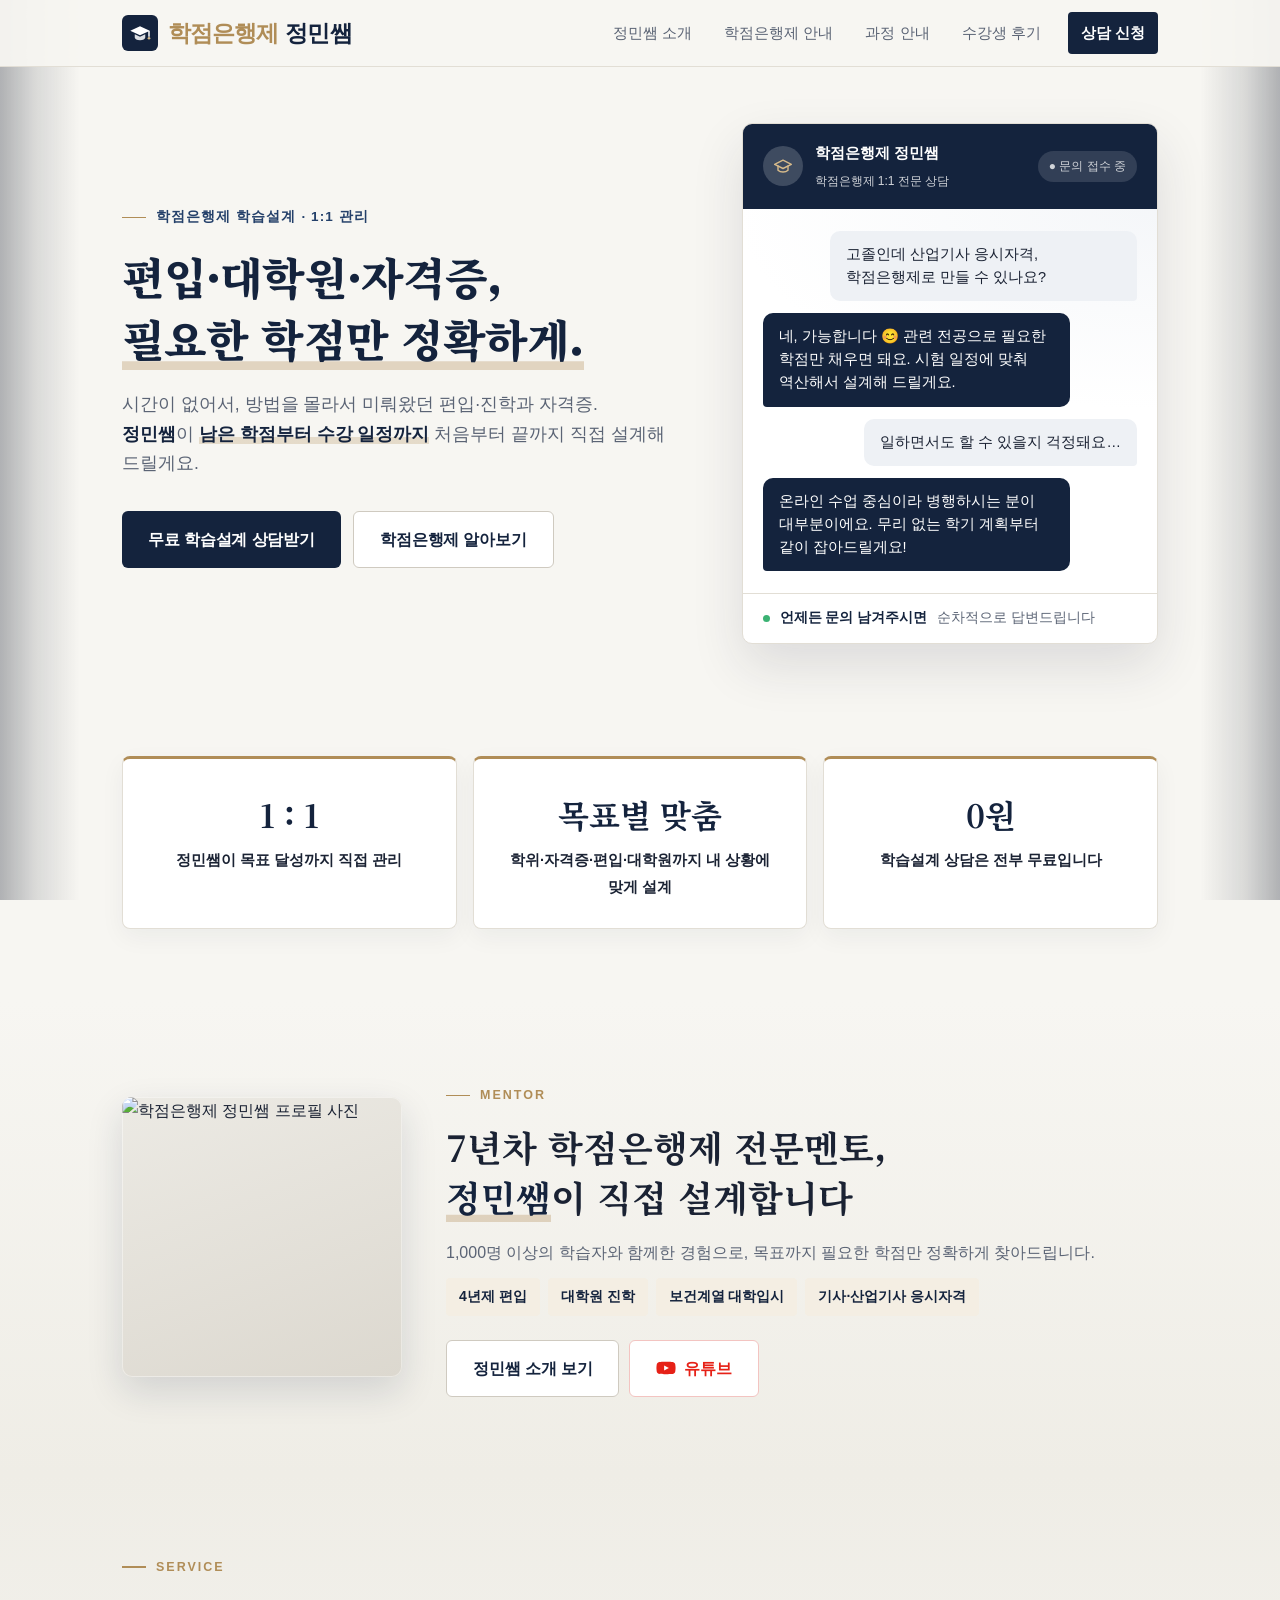
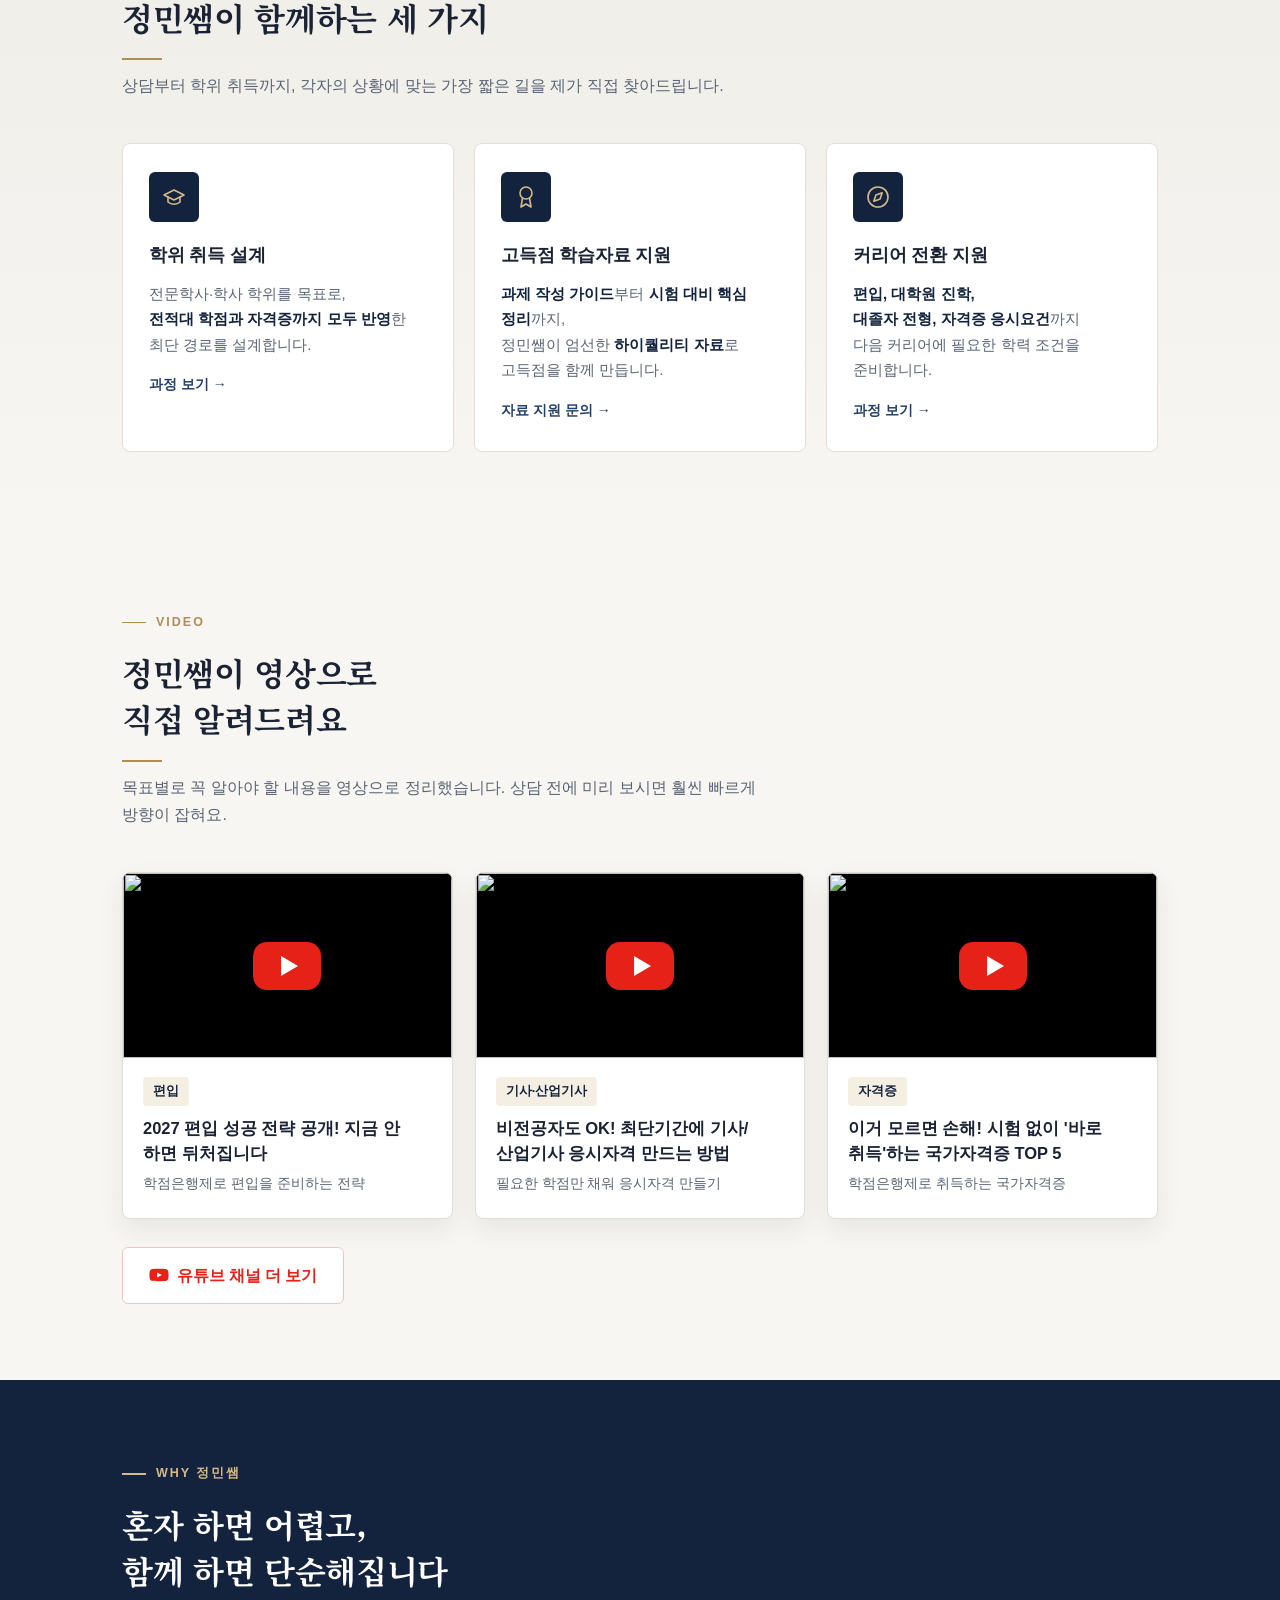
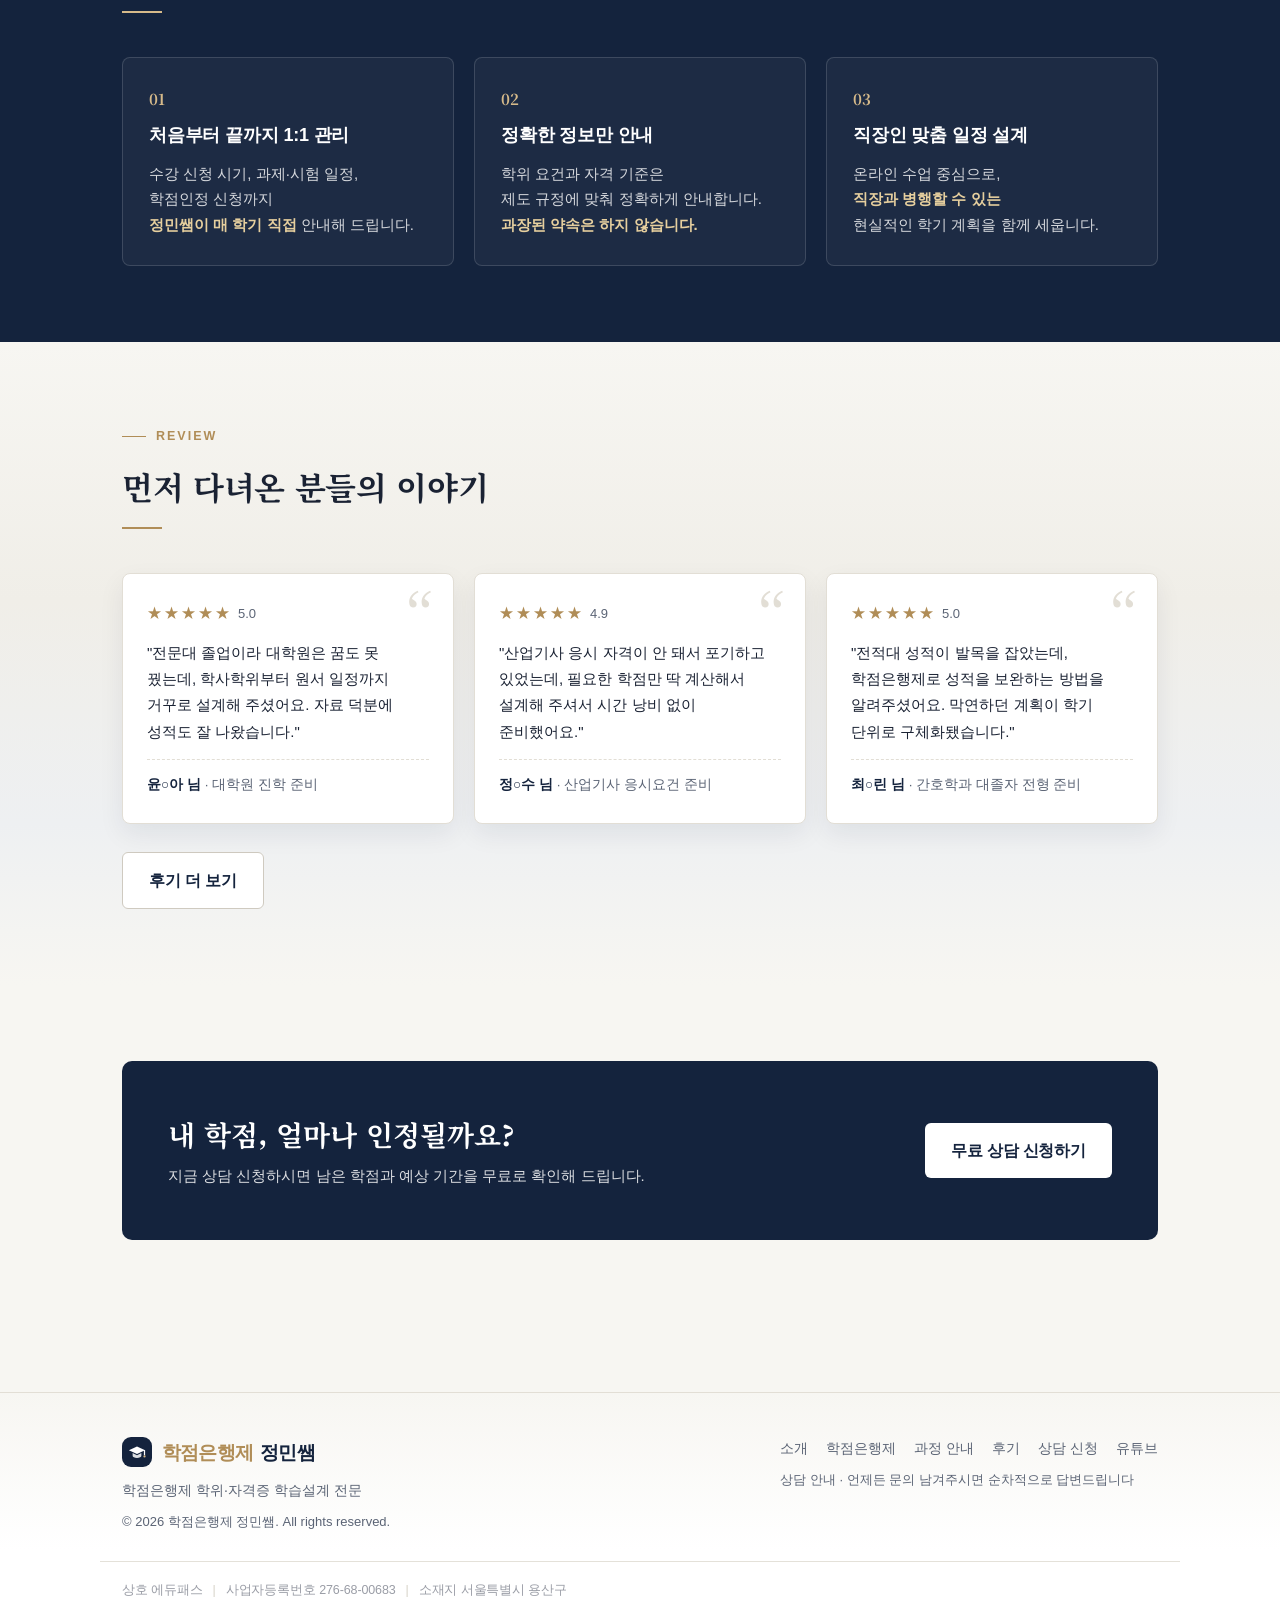
==== index.html @ d99943f5 "네이비·골드 리디자인: 보라 계열 제거, 제목 본명조, 장식 정리 - 팔레트 네이비 #14233D + 골드 #B08D57 + 아이보리 배경 - 제목 Noto Serif KR(본명조" ====
<!DOCTYPE html>
<html lang="ko">
<head>
<!-- Google Analytics (GA4) -->
<script async src="https://www.googletagmanager.com/gtag/js?id=G-W4PQZLHS39"></script>
<script>window.dataLayer=window.dataLayer||[];function gtag(){dataLayer.push(arguments);}gtag('js',new Date());gtag('config','G-W4PQZLHS39');</script>
<meta charset="UTF-8">
<meta name="naver-site-verification" content="7c8cc1ca70add16aec22858b3f0cff950c904cd5" />
<meta name="viewport" content="width=device-width, initial-scale=1.0">
<title>학점은행제 정민쌤 | 편입·대학원·자격증 학습설계</title>
<meta name="description" content="일과 학업을 병행하는 분들을 위한 학점은행제 학습설계. 학위 취득, 자격증 응시자격, 편입·대학원 진학까지 1:1로 함께합니다.">
<meta property="og:type" content="website">
<meta property="og:site_name" content="학점은행제 정민쌤">
<meta property="og:title" content="학점은행제 정민쌤 | 편입·대학원·자격증 학습설계">
<meta property="og:description" content="일과 학업을 병행하는 분들을 위한 학점은행제 학습설계. 학위 취득, 자격증 응시자격, 편입·대학원 진학까지 1:1로 함께합니다.">
<link rel="canonical" href="https://xn--lg3by4kesd0xa0a5b863pbla.com/">
<meta property="og:url" content="https://xn--lg3by4kesd0xa0a5b863pbla.com/">
<meta property="og:image" content="https://xn--lg3by4kesd0xa0a5b863pbla.com/og-image.png">
<meta property="og:image:width" content="1200">
<meta property="og:image:height" content="630">
<meta name="twitter:card" content="summary_large_image">
<link rel="icon" href="favicon.svg" type="image/svg+xml">
<link rel="icon" href="favicon-32.png" sizes="32x32" type="image/png">
<link rel="apple-touch-icon" href="apple-touch-icon.png">
<link rel="stylesheet" href="style.css?v=20">
</head>
<body>

<header class="site-header">
  <div class="container header-inner">
    <a class="logo" href="index.html"><span class="logo-mark" aria-hidden="true"><svg viewBox="0 0 32 32"><path d="M16 7 3 13l13 6 11-5.1V21h2v-8z" fill="#fff"/><path d="M9 17.6V22c0 2 3.1 3.6 7 3.6s7-1.6 7-3.6v-4.4L16 21z" fill="#fff" opacity=".85"/><circle cx="28" cy="23" r="1.8" fill="#D6BA8A"/></svg></span><small>학점은행제</small><b>정민쌤</b></a>
    <button class="menu-btn" aria-label="메뉴 열기">☰</button>
    <nav class="gnb">
      <a href="about.html">정민쌤 소개</a>
      <a href="hakjeom.html">학점은행제 안내</a>
      <a href="courses.html">과정 안내</a>
      <a href="reviews.html">수강생 후기</a>
      <a href="contact.html" class="cta">상담 신청</a>
    </nav>
  </div>
</header>

<section class="hero">
  <div class="container hero-grid">
    <div>
      <span class="chip">학점은행제 학습설계 · 1:1 관리</span>
      <h1>편입·대학원·자격증,<br><em>필요한 학점만 정확하게.</em></h1>
      <p class="lead">시간이 없어서, 방법을 몰라서 미뤄왔던 편입·진학과 자격증.<br><b>정민쌤</b>이 <span class="hl">남은 학점부터 수강 일정까지</span> 처음부터 끝까지 직접 설계해 드릴게요.</p>
      <div class="hero-actions">
        <a href="contact.html" class="btn btn-primary">무료 학습설계 상담받기</a>
        <a href="hakjeom.html" class="btn btn-ghost">학점은행제 알아보기</a>
      </div>
    </div>
    <div class="chat-card">
      <div class="chat-head">
        <div class="avatar"><svg viewBox="0 0 24 24" aria-hidden="true"><path d="M22 10 12 5 2 10l10 5 10-5z"/><path d="M6 12v5c3 3 9 3 12 0v-5"/></svg></div>
        <div><b>학점은행제 정민쌤</b><span>학점은행제 1:1 전문 상담</span></div>
        <span class="online">● 문의 접수 중</span>
      </div>
      <div class="chat-body">
        <div class="bubble user">고졸인데 산업기사 응시자격, 학점은행제로 만들 수 있나요?</div>
        <div class="bubble planner">네, 가능합니다 😊 관련 전공으로 필요한 학점만 채우면 돼요. 시험 일정에 맞춰 역산해서 설계해 드릴게요.</div>
        <div class="bubble user">일하면서도 할 수 있을지 걱정돼요…</div>
        <div class="bubble planner">온라인 수업 중심이라 병행하시는 분이 대부분이에요. 무리 없는 학기 계획부터 같이 잡아드릴게요!</div>
      </div>
      <div class="chat-foot"><span class="dot"></span><b style="color:var(--violet-deep)">언제든 문의 남겨주시면</b> 순차적으로 답변드립니다</div>
    </div>
    <div class="stats" style="grid-column:1/-1">
      <div class="stat"><b>1 : 1</b><span>정민쌤이 목표 달성까지 직접 관리</span></div>
      <div class="stat"><b>목표별 맞춤</b><span>학위·자격증·편입·대학원까지 내 상황에 맞게 설계</span></div>
      <div class="stat"><b>0원</b><span>학습설계 상담은 전부 무료입니다</span></div>
    </div>
  </div>
</section>

<section class="section mentor-mini band-soft">
  <div class="container">
    <div class="profile profile-compact">
      <div class="profile-photo"><picture><source srcset="img/profile.webp" type="image/webp"><img src="img/profile.jpg" alt="학점은행제 정민쌤 프로필 사진" width="720" height="720" loading="lazy"></picture></div>
      <div class="profile-body">
        <span class="chip">MENTOR</span>
        <h2>7년차 학점은행제 전문멘토,<br><em>정민쌤</em>이 직접 설계합니다</h2>
        <p>1,000명 이상의 학습자와 함께한 경험으로, 목표까지 필요한 학점만 정확하게 찾아드립니다.</p>
        <div class="profile-tags"><span>4년제 편입</span><span>대학원 진학</span><span>보건계열 대학입시</span><span>기사·산업기사 응시자격</span></div>
        <div class="profile-actions">
          <a href="about.html" class="btn btn-ghost">정민쌤 소개 보기</a>
          <a href="https://www.youtube.com/@%ED%95%99%EC%A0%90%EC%9D%80%ED%96%89%EC%A0%95%EB%AF%BC%EC%8C%A4" class="btn btn-yt" target="_blank" rel="noopener"><svg viewBox="0 0 24 24" aria-hidden="true"><path fill="currentColor" d="M23 7.2a3 3 0 0 0-2.1-2.1C19 4.6 12 4.6 12 4.6s-7 0-8.9.5A3 3 0 0 0 1 7.2 31 31 0 0 0 .5 12 31 31 0 0 0 1 16.8a3 3 0 0 0 2.1 2.1c1.9.5 8.9.5 8.9.5s7 0 8.9-.5a3 3 0 0 0 2.1-2.1 31 31 0 0 0 .5-4.8 31 31 0 0 0-.5-4.8zM9.75 15.02V8.98L15.5 12z"/></svg> 유튜브</a>
        </div>
      </div>
    </div>
  </div>
</section>

<section class="section service-sec">
  <div class="container">
    <div class="section-head">
      <span class="chip">SERVICE</span>
      <h2>정민쌤이 함께하는 세 가지</h2>
      <p>상담부터 학위 취득까지, 각자의 상황에 맞는 가장 짧은 길을 제가 직접 찾아드립니다.</p>
    </div>
    <div class="grid-3">
      <div class="card">
        <div class="icon"><svg viewBox="0 0 24 24" aria-hidden="true"><path d="M22 10 12 5 2 10l10 5 10-5z"/><path d="M6 12v5c3 3 9 3 12 0v-5"/></svg></div>
        <h3>학위 취득 설계</h3>
        <p>전문학사·학사 학위를 목표로,<br><b>전적대 학점과 자격증까지 모두 반영</b>한<br>최단 경로를 설계합니다.</p>
        <a class="more" href="courses.html">과정 보기 →</a>
      </div>
      <div class="card">
        <div class="icon"><svg viewBox="0 0 24 24" aria-hidden="true"><circle cx="12" cy="8" r="6"/><path d="M15.5 13 17 22l-5-3-5 3 1.5-9"/></svg></div>
        <h3>고득점 학습자료 지원</h3>
        <p><b>과제 작성 가이드</b>부터 <b>시험 대비 핵심 정리</b>까지,<br>정민쌤이 엄선한 <b>하이퀄리티 자료</b>로<br>고득점을 함께 만듭니다.</p>
        <a class="more" href="contact.html">자료 지원 문의 →</a>
      </div>
      <div class="card">
        <div class="icon"><svg viewBox="0 0 24 24" aria-hidden="true"><circle cx="12" cy="12" r="10"/><path d="m16.2 7.8-2.1 6.3-6.3 2.1 2.1-6.3z"/></svg></div>
        <h3>커리어 전환 지원</h3>
        <p><b>편입, 대학원 진학,</b><br><b>대졸자 전형, 자격증 응시요건</b>까지<br>다음 커리어에 필요한 학력 조건을 준비합니다.</p>
        <a class="more" href="courses.html">과정 보기 →</a>
      </div>
    </div>
  </div>
</section>

<section class="section video-sec ">
  <div class="container">
    <div class="section-head">
      <span class="chip">VIDEO</span>
      <h2>정민쌤이 영상으로<br>직접 알려드려요</h2>
      <p>목표별로 꼭 알아야 할 내용을 영상으로 정리했습니다. 상담 전에 미리 보시면 훨씬 빠르게 방향이 잡혀요.</p>
    </div>
    <div class="video-grid">
      <div class="video-card">
        <button type="button" class="yt-lite" data-id="HngKDcABtgk" aria-label="영상 재생: 2027 편입 성공 전략 공개! 지금 안 하면 뒤처집니다"><img src="https://i.ytimg.com/vi/HngKDcABtgk/maxresdefault.jpg" alt="" loading="lazy" width="1280" height="720"><span class="yt-play" aria-hidden="true"></span></button>
        <div class="video-meta"><span class="video-tag">편입</span><h3>2027 편입 성공 전략 공개! 지금 안 하면 뒤처집니다</h3><p>학점은행제로 편입을 준비하는 전략</p></div>
      </div>
      <div class="video-card">
        <button type="button" class="yt-lite" data-id="hidbJuIBbm8" aria-label="영상 재생: 비전공자도 OK! 최단기간에 기사/산업기사 응시자격 만드는 방법"><img src="https://i.ytimg.com/vi/hidbJuIBbm8/maxresdefault.jpg" alt="" loading="lazy" width="1280" height="720"><span class="yt-play" aria-hidden="true"></span></button>
        <div class="video-meta"><span class="video-tag">기사·산업기사</span><h3>비전공자도 OK! 최단기간에 기사/산업기사 응시자격 만드는 방법</h3><p>필요한 학점만 채워 응시자격 만들기</p></div>
      </div>
      <div class="video-card">
        <button type="button" class="yt-lite" data-id="t68PIwILsS4" aria-label="영상 재생: 이거 모르면 손해! 시험 없이 '바로 취득'하는 국가자격증 TOP 5"><img src="https://i.ytimg.com/vi/t68PIwILsS4/maxresdefault.jpg" alt="" loading="lazy" width="1280" height="720"><span class="yt-play" aria-hidden="true"></span></button>
        <div class="video-meta"><span class="video-tag">자격증</span><h3>이거 모르면 손해! 시험 없이 '바로 취득'하는 국가자격증 TOP 5</h3><p>학점은행제로 취득하는 국가자격증</p></div>
      </div>
    </div>
    <div class="video-more"><a href="https://www.youtube.com/@%ED%95%99%EC%A0%90%EC%9D%80%ED%96%89%EC%A0%95%EB%AF%BC%EC%8C%A4" class="btn btn-yt" target="_blank" rel="noopener"><svg viewBox="0 0 24 24" aria-hidden="true"><path fill="currentColor" d="M23 7.2a3 3 0 0 0-2.1-2.1C19 4.6 12 4.6 12 4.6s-7 0-8.9.5A3 3 0 0 0 1 7.2 31 31 0 0 0 .5 12 31 31 0 0 0 1 16.8a3 3 0 0 0 2.1 2.1c1.9.5 8.9.5 8.9.5s7 0 8.9-.5a3 3 0 0 0 2.1-2.1 31 31 0 0 0 .5-4.8 31 31 0 0 0-.5-4.8zM9.75 15.02V8.98L15.5 12z"/></svg> 유튜브 채널 더 보기</a></div>
  </div>
</section>

<section class="section band-dark">
  <div class="container">
    <div class="section-head">
      <span class="chip">WHY 정민쌤</span>
      <h2>혼자 하면 어렵고,<br>함께 하면 단순해집니다</h2>
    </div>
    <div class="grid-3">
      <div class="card">
        <h3>처음부터 끝까지 1:1 관리</h3>
        <p>수강 신청 시기, 과제·시험 일정,<br>학점인정 신청까지<br><b>정민쌤이 매 학기 직접</b> 안내해 드립니다.</p>
      </div>
      <div class="card">
        <h3>정확한 정보만 안내</h3>
        <p>학위 요건과 자격 기준은<br>제도 규정에 맞춰 정확하게 안내합니다.<br><b>과장된 약속은 하지 않습니다.</b></p>
      </div>
      <div class="card">
        <h3>직장인 맞춤 일정 설계</h3>
        <p>온라인 수업 중심으로,<br><b>직장과 병행할 수 있는</b><br>현실적인 학기 계획을 함께 세웁니다.</p>
      </div>
    </div>
  </div>
</section>

<section class="section band-review">
  <div class="container">
    <div class="section-head">
      <span class="chip">REVIEW</span>
      <h2>먼저 다녀온 분들의 이야기</h2>
    </div>
    <div class="review-grid">
      <div class="review" data-chat="yoon">
        <div class="stars">★★★★★<span>5.0</span></div>
        <blockquote>"전문대 졸업이라 대학원은 꿈도 못 꿨는데, 학사학위부터 원서 일정까지 거꾸로 설계해 주셨어요. 자료 덕분에 성적도 잘 나왔습니다."</blockquote>
        <div class="who"><b>윤○아 님</b> · 대학원 진학 준비</div>
      </div>
      <div class="review" data-chat="jung">
        <div class="stars">★★★★★<span>4.9</span></div>
        <blockquote>"산업기사 응시 자격이 안 돼서 포기하고 있었는데, 필요한 학점만 딱 계산해서 설계해 주셔서 시간 낭비 없이 준비했어요."</blockquote>
        <div class="who"><b>정○수 님</b> · 산업기사 응시요건 준비</div>
      </div>
      <div class="review" data-chat="choi">
        <div class="stars">★★★★★<span>5.0</span></div>
        <blockquote>"전적대 성적이 발목을 잡았는데, 학점은행제로 성적을 보완하는 방법을 알려주셨어요. 막연하던 계획이 학기 단위로 구체화됐습니다."</blockquote>
        <div class="who"><b>최○린 님</b> · 간호학과 대졸자 전형 준비</div>
      </div>
    </div>
    <div style="margin-top:28px">
      <a href="reviews.html" class="btn btn-ghost">후기 더 보기</a>
    </div>
  </div>
</section>

<section class="section">
  <div class="container">
    <div class="cta-band">
      <div>
        <h2>내 학점, 얼마나 인정될까요?</h2>
        <p>지금 상담 신청하시면 남은 학점과 예상 기간을 무료로 확인해 드립니다.</p>
      </div>
      <a href="contact.html" class="btn">무료 상담 신청하기</a>
    </div>
  </div>
</section>

<footer class="site-footer">
  <div class="container footer-inner">
    <div>
      <span class="logo"><span class="logo-mark" aria-hidden="true"><svg viewBox="0 0 32 32"><path d="M16 7 3 13l13 6 11-5.1V21h2v-8z" fill="#fff"/><path d="M9 17.6V22c0 2 3.1 3.6 7 3.6s7-1.6 7-3.6v-4.4L16 21z" fill="#fff" opacity=".85"/><circle cx="28" cy="23" r="1.8" fill="#D6BA8A"/></svg></span><small>학점은행제</small><b>정민쌤</b></span>
      <p>학점은행제 학위·자격증 학습설계 전문</p>
      <p class="copyright">© 2026 학점은행제 정민쌤. All rights reserved.</p>
    </div>
    <div>
      <div class="footer-links">
        <a href="about.html">소개</a>
        <a href="hakjeom.html">학점은행제</a>
        <a href="courses.html">과정 안내</a>
        <a href="reviews.html">후기</a>
        <a href="contact.html">상담 신청</a>
        <a class="footer-yt" href="https://www.youtube.com/@%ED%95%99%EC%A0%90%EC%9D%80%ED%96%89%EC%A0%95%EB%AF%BC%EC%8C%A4" target="_blank" rel="noopener">유튜브</a>
      </div>
      <p class="copyright">상담 안내 · 언제든 문의 남겨주시면 순차적으로 답변드립니다</p>
    </div>
  </div>
  <div class="container footer-biz">
    <span>상호 에듀패스</span><i aria-hidden="true">|</i><span>사업자등록번호 276-68-00683</span><i aria-hidden="true">|</i><span>소재지 서울특별시 용산구</span>
  </div>
</footer>

<script src="script.js?v=20"></script>
<script src="video.js?v=20"></script>
<script src="review-chats.js?v=20"></script>
</body>
</html>
---- style.css ----
/* ============================================
   학점은행제 정민쌤 공용 스타일
   팔레트(v3 네이비·골드): paper #F7F6F2 / ink #1A2233 / navy #14233D
           navy-mid #24406A / gold #B08D57 / line #E2DED5
   ※ 변수명 --violet* / --blue / --lilac 은 호환용으로 유지(값은 네이비 계열)
   서체: Noto Serif KR(제목) + Pretendard(본문)
   ============================================ */
@import url('https://cdn.jsdelivr.net/gh/orioncactus/pretendard@v1.3.9/dist/web/static/pretendard.min.css');
@import url('https://fonts.googleapis.com/css2?family=Noto+Serif+KR:wght@600;700;900&display=swap');

:root{
  --paper:#F7F6F2;
  --ink:#1A2233;
  --sub:#5B6475;
  --violet:#24406A;
  --violet-deep:#14233D;
  --blue:#2B4A75;
  --lilac:#EEF1F5;
  --line:#E2DED5;
  --gold:#B08D57;
  --gold-light:#D6BA8A;
  --gold-soft:#F4EEE3;
  --white:#FFFFFF;
  --kakao:#FEE500;
  --radius:8px;
  --display:'Noto Serif KR', serif;
  --body:'Pretendard', -apple-system, sans-serif;
}
*{margin:0;padding:0;box-sizing:border-box}
html{scroll-behavior:smooth}
body{font-family:var(--body);color:var(--ink);background:var(--paper);line-height:1.7;font-size:16px;word-break:keep-all;overflow-wrap:break-word}
img{max-width:100%;display:block}
a{color:inherit;text-decoration:none}
.container{max-width:1080px;margin:0 auto;padding:0 22px}

/* ---------- 헤더 ---------- */
.site-header{position:sticky;top:0;z-index:50;background:rgba(247,246,242,.94);backdrop-filter:blur(8px);border-bottom:1px solid var(--line)}
.header-inner{display:flex;align-items:center;justify-content:space-between;height:66px}
.logo{display:flex;align-items:center;gap:9px;font-family:var(--body);white-space:nowrap;line-height:1}
.logo{gap:7px}
.logo-mark{flex:none;width:36px;height:36px;border-radius:11px;background:var(--violet-deep);display:grid;place-items:center;margin-right:3px;box-shadow:0 4px 12px rgba(20,35,61,.28)}
.logo-mark svg{width:24px;height:24px}
.logo small,.logo b{font-size:23px;font-weight:900;letter-spacing:-.04em}
.logo small{color:var(--blue)}
.logo b{color:var(--violet-deep)}
.gnb{display:flex;gap:6px;align-items:center}
.gnb a{padding:8px 13px;border-radius:8px;font-size:15px;color:var(--sub);font-weight:500}
.gnb a:hover{background:var(--lilac);color:var(--violet-deep)}
.gnb a.active{color:var(--violet-deep);font-weight:700;background:var(--lilac)}
.gnb .cta{background:var(--violet);color:#fff;font-weight:700;margin-left:8px}
.gnb .cta:hover{background:var(--violet-deep);color:#fff}
.menu-btn{display:none;background:none;border:0;font-size:26px;color:var(--violet-deep);cursor:pointer}

/* ---------- 학점 칩(시그니처 요소) ---------- */
.chip{display:inline-flex;align-items:center;gap:8px;font-size:13px;font-weight:700;letter-spacing:.06em;color:var(--violet);background:var(--white);border:1px solid var(--line);border-radius:999px;padding:6px 14px;margin-bottom:18px}
.chip::before{content:"";width:8px;height:8px;border-radius:50%;background:var(--violet-deep)}

/* ---------- 히어로 ---------- */
.hero{padding:84px 0 72px;background:
  radial-gradient(680px 340px at 85% 0%, rgba(43,74,117,.08), transparent),
  radial-gradient(560px 300px at 0% 50%, rgba(20,35,61,.07), transparent)}
.hero-grid{display:grid;grid-template-columns:1.15fr .85fr;gap:56px;align-items:center}
.hero h1{font-family:var(--display);font-size:clamp(30px,4.4vw,44px);line-height:1.42;letter-spacing:-.01em;color:var(--ink)}
.hero h1 em{font-style:normal;color:var(--violet);border-bottom:6px solid rgba(20,35,61,.18)}
.hero p.lead{margin-top:20px;font-size:17.5px;color:var(--sub);max-width:34em}
.hero-actions{margin-top:32px;display:flex;gap:12px;flex-wrap:wrap}

.btn{display:inline-flex;align-items:center;justify-content:center;gap:8px;padding:14px 26px;border-radius:10px;font-weight:700;font-size:16px;border:0;cursor:pointer;transition:transform .15s ease, box-shadow .15s ease}
.btn:hover{transform:translateY(-2px)}
.btn-primary{background:var(--violet-deep);color:#fff;box-shadow:0 8px 22px rgba(20,35,61,.28)}
.btn-ghost{background:var(--white);color:var(--violet-deep);border:1.5px solid var(--line)}
.btn-kakao{background:var(--kakao);color:#3A1D1D}

/* 히어로 진도 카드 */
.progress-card{background:var(--white);border:1px solid var(--line);border-radius:var(--radius);padding:30px 28px;box-shadow:0 18px 44px rgba(36,36,58,.08)}
.progress-card h3{font-size:15px;color:var(--sub);font-weight:600;margin-bottom:20px}
.track{margin-bottom:20px}
.track .row{display:flex;justify-content:space-between;font-size:14px;margin-bottom:8px}
.track .row b{color:var(--violet-deep)}
.bar{height:10px;background:var(--lilac);border-radius:999px;overflow:hidden}
.bar i{display:block;height:100%;border-radius:999px;background:var(--gold);width:0;transition:width 1.1s cubic-bezier(.22,1,.36,1)}
.progress-note{font-size:13px;color:var(--sub);border-top:1px dashed var(--line);padding-top:16px;margin-top:4px}

/* ---------- 섹션 공통 ---------- */
.section{padding:76px 0}
.section.tint{background:linear-gradient(180deg,var(--paper) 0%,#F0EEE8 35%,#F0EEE8 65%,var(--paper) 100%)}
.section-head{max-width:640px;margin-bottom:44px}
.section-head h2{font-family:var(--display);font-size:clamp(24px,3vw,32px);line-height:1.45;letter-spacing:-.01em}
.section-head p{margin-top:12px;color:var(--sub)}

/* ---------- 카드 그리드 ---------- */
.grid-3{display:grid;grid-template-columns:repeat(3,1fr);gap:20px}
.grid-2{display:grid;grid-template-columns:repeat(2,1fr);gap:20px}
.card{background:var(--white);border:1px solid var(--line);border-radius:var(--radius);padding:28px 26px;transition:box-shadow .2s ease, transform .2s ease}
.card:hover{box-shadow:0 14px 34px rgba(36,36,58,.09);transform:translateY(-3px)}
.card .icon{width:44px;height:44px;border-radius:11px;background:var(--lilac);display:flex;align-items:center;justify-content:center;font-size:21px;margin-bottom:18px}
.card h3{font-size:18px;margin-bottom:10px;letter-spacing:-.01em}
.card p{font-size:15px;color:var(--sub)}
.card .more{display:inline-block;margin-top:16px;font-size:14px;font-weight:700;color:var(--blue)}

/* ---------- 표 ---------- */
.table-wrap{overflow-x:auto;background:var(--white);border:1px solid var(--line);border-radius:var(--radius)}
table{width:100%;border-collapse:collapse;font-size:15px;min-width:560px}
th{background:var(--lilac);color:var(--violet-deep);font-weight:700;text-align:left;padding:14px 18px;white-space:nowrap}
td{padding:14px 18px;border-top:1px solid var(--line);color:var(--sub)}
td b{color:var(--ink)}

/* ---------- 절차 스텝 ---------- */
.steps{display:grid;grid-template-columns:repeat(4,1fr);gap:16px;counter-reset:step}
.step{background:var(--white);border:1px solid var(--line);border-radius:var(--radius);padding:26px 22px;position:relative}
.step::before{counter-increment:step;content:counter(step,decimal-leading-zero);font-family:var(--display);font-weight:700;font-size:15px;color:var(--blue);display:block;margin-bottom:12px}
.step h4{font-size:16.5px;margin-bottom:8px}
.step p{font-size:14px;color:var(--sub)}

/* ---------- 후기 ---------- */
.review-grid{display:grid;grid-template-columns:repeat(3,1fr);gap:20px}
.review{background:var(--white);border:1px solid var(--line);border-radius:var(--radius);padding:26px 24px;display:flex;flex-direction:column;gap:14px}
.review .stars{color:#E8A33D;font-size:15px;letter-spacing:2px}
.review .stars span{color:var(--sub);font-size:13px;letter-spacing:0;margin-left:6px}
.review blockquote{font-size:15px;color:var(--ink);line-height:1.75}
.review .who{font-size:13.5px;color:var(--sub);border-top:1px dashed var(--line);padding-top:14px}
.review .who b{color:var(--violet-deep)}

/* ---------- FAQ ---------- */
details{background:var(--white);border:1px solid var(--line);border-radius:12px;padding:0 22px;margin-bottom:12px}
summary{cursor:pointer;font-weight:700;font-size:16px;padding:18px 0;list-style:none;display:flex;justify-content:space-between;align-items:center}
summary::after{content:"+";font-size:20px;color:var(--violet);transition:transform .2s}
details[open] summary::after{transform:rotate(45deg)}
details .answer{padding:0 0 20px;color:var(--sub);font-size:15px}

/* ---------- 상담 폼 ---------- */
.contact-grid{display:grid;grid-template-columns:1fr .8fr;gap:36px;align-items:start}
.form-card{background:var(--white);border:1px solid var(--line);border-radius:var(--radius);padding:34px 30px}
.field{margin-bottom:20px}
.field label{display:block;font-size:14px;font-weight:700;margin-bottom:8px;color:var(--violet-deep)}
.field label .req{color:#C4453E}
.field input,.field select,.field textarea{width:100%;padding:13px 15px;border:1.5px solid var(--line);border-radius:10px;font-family:var(--body);font-size:15.5px;background:var(--paper);color:var(--ink);transition:border-color .15s}
.field input:focus,.field select:focus,.field textarea:focus{outline:none;border-color:var(--violet)}
.field textarea{min-height:130px;resize:vertical}
.agree{display:flex;gap:10px;align-items:flex-start;font-size:13.5px;color:var(--sub);margin-bottom:24px}
.agree input{margin-top:4px}
.side-card{background:var(--lilac);border-radius:var(--radius);padding:30px 28px}
.side-card h3{font-family:var(--display);font-size:20px;margin-bottom:14px}
.side-card ul{list-style:none;font-size:14.5px;color:var(--sub)}
.side-card li{padding:9px 0;border-bottom:1px dashed rgba(20,35,61,.2)}
.side-card li:last-child{border:0}
.side-card li b{color:var(--violet-deep)}
.form-status{margin-top:14px;font-size:14.5px;font-weight:700;min-height:1em}
.form-status.ok{color:#1F7A4D}
.form-status.error{color:#C0392B}
.form-note{font-size:13px;color:var(--sub);margin-top:14px}

/* ---------- CTA 배너 ---------- */
.cta-band{background:var(--violet-deep);color:#fff;border-radius:18px;padding:52px 46px;display:flex;justify-content:space-between;align-items:center;gap:24px;flex-wrap:wrap}
.cta-band h2{font-family:var(--display);font-size:clamp(21px,2.6vw,28px);line-height:1.5}
.cta-band p{margin-top:8px;opacity:.85;font-size:15px}
.cta-band .btn{background:#fff;color:var(--violet-deep)}

/* ---------- 푸터 ---------- */
.site-footer{border-top:1px solid var(--line);padding:44px 0 52px;background:linear-gradient(180deg,var(--paper),var(--white) 60%);margin-top:76px}
.footer-inner{display:flex;justify-content:space-between;gap:30px;flex-wrap:wrap;font-size:14px;color:var(--sub)}
.footer-inner .logo{margin-bottom:12px}
.footer-inner .logo-mark{width:30px;height:30px;border-radius:9px}
.footer-inner .logo-mark svg{width:20px;height:20px}
.footer-inner .logo small,.footer-inner .logo b{font-size:19px}
.footer-links{display:flex;gap:18px}
.footer-links a:hover{color:var(--violet-deep)}
.copyright{margin-top:8px;font-size:13px}

/* ---------- 페이지 타이틀 ---------- */
.page-head{padding:64px 0 52px;border-bottom:1px solid var(--line);background:
  radial-gradient(560px 260px at 90% 0%, rgba(43,74,117,.07), transparent)}
.page-head h1{font-family:var(--display);font-size:clamp(27px,3.6vw,38px);letter-spacing:-.01em;line-height:1.4}
.page-head p{margin-top:14px;color:var(--sub);max-width:36em}

/* ---------- 반응형 ---------- */
@media (max-width:900px){
  .hero-grid,.contact-grid{grid-template-columns:1fr}
  .grid-3,.review-grid{grid-template-columns:repeat(2,1fr)}
  .steps{grid-template-columns:repeat(2,1fr)}
}
@media (max-width:640px){
  .gnb{position:fixed;inset:66px 0 auto 0;background:var(--white);flex-direction:column;align-items:stretch;padding:14px 18px 22px;border-bottom:1px solid var(--line);display:none}
  .gnb.open{display:flex}
  .gnb a{padding:13px 12px}
  .menu-btn{display:block}
  .grid-3,.grid-2,.review-grid,.steps{grid-template-columns:1fr}
  .hero{padding:56px 0 48px}
  .section{padding:56px 0}
  .cta-band{padding:38px 26px}
}
@media (prefers-reduced-motion:reduce){
  *{transition:none!important;animation:none!important}
  html{scroll-behavior:auto}
}

/* ============================================
   v2 추가 — 상담 카드 / 디자인 요소 강화
   ============================================ */


/* 본문 볼드 강조 색상 */
p b, blockquote b, .lead b{color:var(--violet-deep)}
.hl{background:linear-gradient(transparent 62%, rgba(20,35,61,.16) 62%);font-weight:700;color:var(--violet-deep)}

/* 히어로 배경 도트 패턴 */
.hero{position:relative}
.hero::before{content:"";position:absolute;inset:0;background-image:radial-gradient(rgba(20,35,61,.10) 1.2px, transparent 1.2px);background-size:26px 26px;mask-image:linear-gradient(to bottom, black, transparent 78%);pointer-events:none}
.hero .container{position:relative}

/* 섹션 제목 포인트 바 */
.section-head h2::after{content:"";display:block;width:52px;height:4px;border-radius:2px;background:var(--gold);margin-top:16px}
.cta-band h2::after{display:none}

/* 상담 채팅 카드 (히어로) */
.chat-card{background:var(--white);border:1px solid var(--line);border-radius:18px;box-shadow:0 22px 52px rgba(36,36,58,.12);overflow:hidden}
.chat-head{display:flex;align-items:center;gap:12px;padding:16px 20px;background:var(--violet-deep);color:#fff}
.chat-head .avatar{width:40px;height:40px;border-radius:50%;background:rgba(255,255,255,.18);display:flex;align-items:center;justify-content:center;font-size:19px;flex-shrink:0}
.chat-head b{display:block;font-size:15px}
.chat-head span{font-size:12px;opacity:.8}
.chat-head .online{margin-left:auto;font-size:12px;background:rgba(255,255,255,.16);padding:5px 11px;border-radius:999px;white-space:nowrap}
.chat-body{padding:22px 20px;display:flex;flex-direction:column;gap:12px;background:
  radial-gradient(420px 200px at 100% 0%, rgba(238,241,245,.6), transparent)}
.bubble{max-width:82%;padding:12px 16px;font-size:14.5px;line-height:1.6;border-radius:16px}
@media (prefers-reduced-motion:no-preference){.bubble{opacity:0;transform:translateY(8px);animation:bubbleIn .5s ease forwards}}
.bubble.user{align-self:flex-end;background:var(--lilac);color:var(--ink);border-bottom-right-radius:4px}
.bubble.planner{align-self:flex-start;background:var(--violet-deep);color:#fff;border-bottom-left-radius:4px}
.bubble:nth-child(1){animation-delay:.2s}
.bubble:nth-child(2){animation-delay:.9s}
.bubble:nth-child(3){animation-delay:1.7s}
.bubble:nth-child(4){animation-delay:2.5s}
@keyframes bubbleIn{to{opacity:1;transform:translateY(0)}}
.chat-foot{display:flex;align-items:center;gap:10px;border-top:1px solid var(--line);padding:13px 20px;font-size:13.5px;color:var(--sub)}
.chat-foot .dot{width:7px;height:7px;border-radius:50%;background:#3BB273;flex-shrink:0}

/* 숫자 스탯 밴드 */
.stats{display:grid;grid-template-columns:repeat(3,1fr);gap:16px;margin-top:56px}
.stat{border:2px solid transparent;background:linear-gradient(var(--white),var(--white)) padding-box,linear-gradient(135deg,var(--violet),var(--blue),#8FA8FF,var(--violet)) border-box;background-size:100% 100%,300% 300%;border-radius:var(--radius);padding:28px 22px;text-align:center;position:relative;box-shadow:0 10px 28px rgba(20,35,61,.16);animation:statBorder 6s ease infinite,statGlow 3s ease-in-out infinite;transition:transform .2s ease}
.stat:nth-child(2){animation-delay:0s,1s}
.stat:nth-child(3){animation-delay:0s,2s}
.stat:hover{transform:translateY(-4px)}
.stat b{display:block;font-family:var(--display);font-size:32px;letter-spacing:-.01em;margin-bottom:4px;background:linear-gradient(135deg,var(--violet-deep),var(--blue));-webkit-background-clip:text;background-clip:text;color:transparent}
.stat span{font-size:14.5px;font-weight:600;color:var(--ink)}
@keyframes statBorder{0%,100%{background-position:0 0,0% 50%}50%{background-position:0 0,100% 50%}}
@keyframes statGlow{0%,100%{box-shadow:0 10px 28px rgba(20,35,61,.14)}50%{box-shadow:0 10px 34px rgba(43,74,117,.32),0 0 0 4px rgba(20,35,61,.08)}}

/* 후기 카드 인용부호 장식 */
.review{position:relative}
.review::before{content:"\201C";position:absolute;top:8px;right:20px;font-family:var(--display);font-size:64px;line-height:1;color:var(--lilac);pointer-events:none}

/* 카드 아이콘 그라디언트 링 */
.card .icon{background:linear-gradient(135deg,rgba(20,35,61,.12),rgba(43,74,117,.12));border:1px solid var(--line)}

/* 스텝 카드 포인트 */
.step::after{content:"";position:absolute;left:22px;bottom:0;width:34px;height:3px;border-radius:2px 2px 0 0;background:var(--gold)}

@media (max-width:640px){
  .stats{grid-template-columns:1fr;margin-top:40px}
  .chat-head .online{display:none}
}

/* 후기 → 카톡 캡처 보기 */
.review-more{margin-top:auto;align-self:flex-start;background:#FEE500;color:#3A1D1D;border:0;border-radius:8px;padding:9px 14px;font-family:var(--body);font-size:13.5px;font-weight:700;cursor:pointer;transition:transform .15s ease}
.review-more:hover{transform:translateY(-2px)}
.kakao-modal{position:fixed;inset:0;z-index:100;background:rgba(10,16,28,.6);display:none;align-items:center;justify-content:center;padding:16px}
.kakao-modal.open{display:flex}
.kakao-box{background:#B2C7DA;border-radius:16px;width:100%;max-width:420px;max-height:88vh;display:flex;flex-direction:column;overflow:hidden;box-shadow:0 24px 60px rgba(0,0,0,.3)}
.kakao-top{display:flex;align-items:center;justify-content:space-between;padding:14px 18px;background:var(--white);font-size:15px;color:var(--violet-deep)}
.kakao-close{background:none;border:0;font-size:20px;color:var(--sub);cursor:pointer;line-height:1}
.kakao-body{overflow-y:auto;padding:14px 12px 18px;display:flex;flex-direction:column;gap:10px}
.kakao-body img{width:100%;height:auto;border-radius:10px;display:block}
.kakao-note{background:var(--white);font-size:12px;color:var(--sub);padding:10px 18px;text-align:center}
.kk-date{align-self:center;background:rgba(0,0,0,.14);color:#fff;font-size:11.5px;padding:4px 12px;border-radius:12px;margin:6px 0}
.kk-row{display:flex;align-items:flex-end;gap:6px}
.kk-row.me{justify-content:flex-end}
.kk-row.them{align-items:flex-start;gap:8px}
.kk-avatar{flex:none;width:38px;height:38px;border-radius:14px;background:#9BBBD4 url("data:image/svg+xml,%3Csvg xmlns='http://www.w3.org/2000/svg' viewBox='0 0 24 24' fill='%23DCE8F2'%3E%3Ccircle cx='12' cy='9' r='4'/%3E%3Cpath d='M4 20c0-4 4-6 8-6s8 2 8 6z'/%3E%3C/svg%3E") center/70% no-repeat}
.kk-col{min-width:0;max-width:78%}
.kk-name{font-size:12px;color:#3B4A5A;margin-bottom:4px}
.kk-line{display:flex;align-items:flex-end;gap:6px}
.kk-bubble{font-size:13.5px;line-height:1.55;padding:8px 11px;border-radius:12px;word-break:keep-all;overflow-wrap:anywhere;color:#1E1E1E}
.kk-row.them .kk-bubble{background:#fff;border-top-left-radius:3px}
.kk-row.me .kk-bubble{background:#FEE500;border-top-right-radius:3px;max-width:78%}
.kk-time{flex:none;font-size:10.5px;color:#4E5D6C;white-space:nowrap}

/* 히어로 칩 확대 */
.hero{padding-top:56px}
.hero .chip{font-size:16px;padding:10px 20px;margin-bottom:24px;letter-spacing:.02em;color:var(--violet-deep);box-shadow:0 4px 14px rgba(20,35,61,.10)}
.hero .chip::before{width:9px;height:9px}
@media (max-width:640px){.hero{padding-top:40px}.hero .chip{font-size:14px;padding:8px 16px}}

@media (max-width:640px){.logo small,.logo b{font-size:20px}.logo-mark{width:32px;height:32px}.logo-mark svg{width:21px;height:21px}}

/* 빠른 상담 버튼 — PC: 우측 하단 동그라미 */
.quick-cta{position:fixed;right:24px;bottom:24px;z-index:60;display:flex;flex-direction:column;gap:12px}
.quick-cta a{position:relative;width:58px;height:58px;border-radius:50%;display:grid;place-items:center;box-shadow:0 8px 22px rgba(36,36,58,.22);transition:transform .15s ease,box-shadow .15s ease}
.quick-cta a:hover{transform:translateY(-3px) scale(1.04);box-shadow:0 12px 28px rgba(36,36,58,.28)}
.quick-cta .qc-ico{display:grid;place-items:center}
.quick-cta svg{width:26px;height:26px}
.quick-cta .qc-kakao{background:#FEE500;color:#3A1D1D}
.quick-cta .qc-apply{background:var(--violet-deep);color:#fff;border:2px solid #fff}
.quick-cta .qc-txt{position:absolute;right:70px;top:50%;transform:translateY(-50%);white-space:nowrap;background:var(--ink);color:#fff;font-size:13.5px;font-weight:700;padding:7px 12px;border-radius:8px;opacity:0;pointer-events:none;transition:opacity .15s ease}
.quick-cta a:hover .qc-txt{opacity:1}

/* 빠른 상담 버튼 — 모바일: 하단 고정 바 */
@media (max-width:640px){
  body{padding-bottom:78px}
  .quick-cta{left:0;right:0;bottom:0;flex-direction:row;gap:8px;padding:10px 12px calc(10px + env(safe-area-inset-bottom));background:rgba(255,255,255,.96);backdrop-filter:blur(8px);border-top:1px solid var(--line);box-shadow:0 -6px 20px rgba(36,36,58,.08)}
  .quick-cta a{flex:1;width:auto;height:50px;border-radius:12px;display:flex;align-items:center;justify-content:center;gap:6px;box-shadow:none}
  .quick-cta a:hover{transform:none;box-shadow:none}
  .quick-cta svg{width:19px;height:19px}
  .quick-cta .qc-txt{position:static;transform:none;opacity:1;background:none;color:inherit;padding:0;font-size:15.5px;font-weight:800}
}

/* 정민쌤 프로필 */
.profile{display:grid;grid-template-columns:340px 1fr;gap:52px;align-items:center}
.profile-photo{position:relative;border-radius:24px;overflow:hidden;background:linear-gradient(160deg,#ECEAE4,#DCD8CF);box-shadow:0 18px 44px rgba(20,35,61,.18)}
.profile-photo img{display:block;width:100%;height:auto;aspect-ratio:1/1;object-fit:cover}
.profile-photo::after{content:"";position:absolute;inset:0;border-radius:24px;box-shadow:inset 0 0 0 1px rgba(255,255,255,.4);pointer-events:none}
.profile-badge{position:absolute;left:16px;bottom:16px;background:rgba(20,35,61,.92);color:#fff;font-size:13.5px;font-weight:800;padding:8px 14px;border-radius:999px;backdrop-filter:blur(6px)}
.profile-body h2{font-family:var(--display);font-size:clamp(26px,3.2vw,36px);line-height:1.4;margin-bottom:16px}
.profile-body h2 em{font-style:normal;color:var(--violet)}
.profile-body > p{color:var(--sub);margin-bottom:12px}
.profile-quote{font-family:var(--display);font-size:19px;color:var(--violet-deep)!important;border-left:4px solid var(--violet);padding-left:14px;margin:4px 0 18px!important}
.profile-stats{display:grid;grid-template-columns:repeat(3,1fr);gap:12px;margin:24px 0 18px}
.profile-stats div{background:var(--white);border:1px solid var(--line);border-radius:14px;padding:14px 10px;text-align:center}
.profile-stats b{display:block;font-family:var(--display);font-size:26px;background:linear-gradient(135deg,var(--violet-deep),var(--blue));-webkit-background-clip:text;background-clip:text;color:transparent}
.profile-stats span{font-size:13px;color:var(--sub);font-weight:600}
.profile-tags{display:flex;flex-wrap:wrap;gap:8px;margin:6px 0 24px}
.profile-tags span{background:var(--lilac);color:var(--violet-deep);font-size:14px;font-weight:700;padding:7px 13px;border-radius:999px}
.profile-actions{display:flex;flex-wrap:wrap;gap:10px}
.btn-yt{background:#fff;color:#E62117;border:1.5px solid #F3C4C1}
.btn-yt svg{width:20px;height:20px}
.profile-compact{grid-template-columns:280px 1fr;gap:44px}
.mentor-mini{padding-bottom:0}
@media (max-width:900px){
  .profile,.profile-compact{grid-template-columns:1fr;gap:28px}
  .profile-photo{max-width:340px}
}
@media (max-width:640px){
  .profile-stats b{font-size:21px}
  .profile-stats span{font-size:12px}
  .profile-actions .btn{flex:1}
}

/* 제목 굵기 */
.hero h1,.page-head h1,.section-head h2,.cta-band h2,.profile-body h2,.side-card h3{font-weight:700}
.hero h1{font-weight:900}

/* 메인 중간 섹션 컬러 밴드 */
.band-soft{background:linear-gradient(180deg,var(--paper) 0%,#EFEDE6 100%)}
.mentor-mini.band-soft{padding-bottom:76px}

.service-sec{background:linear-gradient(180deg,#EFEDE6 0%,#F3F2EE 55%,var(--paper) 100%)}
.service-sec .card{border:1.5px solid transparent;background:linear-gradient(var(--white),var(--white)) padding-box,linear-gradient(135deg,#E2DED5,#E2DED5) border-box;box-shadow:0 10px 26px rgba(20,35,61,.08)}
.service-sec .card:hover{background:linear-gradient(var(--white),var(--white)) padding-box,var(--violet-deep) border-box;box-shadow:0 16px 36px rgba(20,35,61,.16)}
.service-sec .card .icon{width:54px;height:54px;border-radius:15px;font-size:26px;background:var(--violet-deep);box-shadow:0 8px 18px rgba(43,74,117,.28)}

.band-dark{position:relative;overflow:hidden;background:linear-gradient(135deg,var(--violet-deep) 0%,#1C3152 50%,var(--blue) 100%);color:#fff;border:0}
.band-dark::before,.band-dark::after{content:"";position:absolute;border-radius:50%;pointer-events:none}
.band-dark::before{width:460px;height:460px;right:-120px;top:-180px;background:rgba(255,255,255,.07)}
.band-dark::after{width:300px;height:300px;left:-90px;bottom:-140px;background:rgba(255,255,255,.05)}
.band-dark .container{position:relative;z-index:1}
.band-dark .chip{background:rgba(255,255,255,.12);border-color:rgba(255,255,255,.28);color:#fff}
.band-dark .chip::before{background:#D6BA8A}
.band-dark .section-head h2{color:#fff}
.band-dark .section-head h2::after{background:linear-gradient(90deg,#D6BA8A,#fff)}
.band-dark .card{background:rgba(255,255,255,.09);border:1px solid rgba(255,255,255,.22);backdrop-filter:blur(6px);counter-increment:why}
.band-dark .card:hover{background:rgba(255,255,255,.14);box-shadow:0 16px 36px rgba(5,10,20,.3)}
.band-dark .grid-3{counter-reset:why}
.band-dark .card h3{color:#fff}
.band-dark .card h3::before{content:"0" counter(why);display:block;font-family:var(--display);font-size:15px;color:#D6BA8A;margin-bottom:8px;-webkit-text-stroke:0}
.band-dark .card p{color:rgba(255,255,255,.82)}
.band-dark .card p b{color:#E6CF9E}

.band-review{background:linear-gradient(180deg,var(--paper) 0%,#F0EEE8 40%,#EEF0F2 75%,var(--paper) 100%)}
.band-review .review{border-color:#E2DED5;box-shadow:0 10px 26px rgba(20,35,61,.07)}
.band-review .review::before{color:#E2DED5}

/* 유튜브 영상 */
.video-sec{background:var(--paper)}
.video-sec-about{background:linear-gradient(180deg,var(--paper),#F0EEE8)}
.video-grid{display:grid;grid-template-columns:repeat(3,1fr);gap:22px}
.video-card{background:var(--white);border:1px solid var(--line);border-radius:var(--radius);overflow:hidden;box-shadow:0 10px 26px rgba(20,35,61,.08);transition:transform .2s ease,box-shadow .2s ease}
.video-card:hover{transform:translateY(-3px);box-shadow:0 16px 36px rgba(20,35,61,.16)}
.yt-lite,.yt-frame{display:block;width:100%;aspect-ratio:16/9;border:0}
.yt-lite{position:relative;padding:0;cursor:pointer;background:#000}
.yt-lite img{width:100%;height:100%;object-fit:cover;display:block;transition:opacity .2s ease}
.yt-lite:hover img{opacity:.85}
.yt-play{position:absolute;left:50%;top:50%;width:68px;height:48px;transform:translate(-50%,-50%);border-radius:14px;background:#E62117;box-shadow:0 6px 18px rgba(0,0,0,.35);transition:transform .15s ease}
.yt-play::after{content:"";position:absolute;left:50%;top:50%;transform:translate(-35%,-50%);border-style:solid;border-width:10px 0 10px 17px;border-color:transparent transparent transparent #fff}
.yt-lite:hover .yt-play{transform:translate(-50%,-50%) scale(1.08)}
.video-meta{padding:18px 20px 22px}
.video-tag{display:inline-block;background:var(--lilac);color:var(--violet-deep);font-size:12.5px;font-weight:800;padding:4px 10px;border-radius:999px;margin-bottom:10px}
.video-meta h3{font-size:16.5px;line-height:1.5;margin-bottom:6px}
.video-meta p{font-size:14px;color:var(--sub)}
.video-more{margin-top:28px}
.video-link{display:inline-block;margin-top:14px;color:#E62117!important}
.video-modal{position:fixed;inset:0;z-index:110;background:rgba(10,16,28,.8);display:none;align-items:center;justify-content:center;padding:16px}
.video-modal.open{display:flex}
.video-box{position:relative;width:100%;max-width:960px}
.video-slot iframe{display:block;width:100%;aspect-ratio:16/9;border:0;border-radius:12px;background:#000}
.video-close{position:absolute;right:0;top:-44px;background:none;border:0;color:#fff;font-size:26px;cursor:pointer;line-height:1}
@media (max-width:900px){.video-grid{grid-template-columns:1fr 1fr}}
@media (max-width:640px){.video-grid{grid-template-columns:1fr}}

/* PC 와이드 화면: 콘텐츠 바깥 좌우 여백을 가장자리로 갈수록 은은하게 어둡게 */
@media (min-width:1200px){
  body::after{content:"";position:fixed;inset:0;z-index:45;pointer-events:none;
    background:linear-gradient(90deg,
      rgba(12,20,36,.30) 0,
      rgba(12,20,36,.12) calc((50% - 560px) * .45),
      rgba(12,20,36,0) calc(50% - 560px),
      rgba(12,20,36,0) calc(50% + 560px),
      rgba(12,20,36,.12) calc(100% - (50% - 560px) * .45),
      rgba(12,20,36,.30) 100%)}
}

/* 상담폼 선택 버튼 (희망 상담 방식) */
.choice-group{display:grid;grid-template-columns:1fr 1fr;gap:10px}
.choice{position:relative;cursor:pointer;display:block;margin:0!important}
.choice input{position:absolute;opacity:0;width:1px;height:1px}
.choice span{display:flex;align-items:center;justify-content:center;height:50px;border:1.5px solid var(--line);border-radius:10px;background:var(--paper);font-size:15.5px;font-weight:700;color:var(--sub);transition:all .15s ease}
.choice:hover span{border-color:var(--violet)}
.choice input:checked + span{border-color:var(--violet);background:var(--lilac);color:var(--violet-deep);box-shadow:0 0 0 3px rgba(20,35,61,.12)}
.choice input:focus-visible + span{outline:2px solid var(--violet);outline-offset:2px}

/* 푸터 사업자 정보 */
.footer-biz{display:flex;flex-wrap:wrap;align-items:center;gap:6px 10px;margin-top:28px;padding-top:18px;border-top:1px solid rgba(226,222,213,.9);font-size:12.5px;color:#9A9DA6;letter-spacing:-.01em}
.footer-biz i{font-style:normal;color:#D6D2C8}
@media (max-width:640px){.footer-biz{font-size:12px;gap:4px 8px}}

/* ============================================
   v3 네이비·골드 — 장식 정리(그라데이션 글씨·빛나는 테두리·도트·이모지 제거)
   ============================================ */
.site-header{border-bottom-color:var(--line)}
.logo small{color:var(--gold)}
.logo-mark{border-radius:6px;box-shadow:none}
.gnb a{border-radius:4px}
.gnb .cta{background:var(--violet-deep)}
.gnb .cta:hover{background:#0C1628}

/* 섹션 라벨: 알약 칩 → 골드 라인 + 대문자 라벨 */
.chip,.hero .chip{background:none;border:0;border-radius:0;box-shadow:none;padding:0;gap:10px;font-size:12.5px;font-weight:700;letter-spacing:.16em;color:var(--gold);margin-bottom:16px}
.chip::before,.hero .chip::before{width:24px;height:1.5px;border-radius:0;background:var(--gold)}
.hero .chip{font-size:13.5px;letter-spacing:.08em;color:var(--violet)}
.section-head h2::after{width:40px;height:2px;border-radius:0;background:var(--gold);margin-top:18px}
.band-dark .chip{background:none;border:0;color:var(--gold-light)}
.band-dark .chip::before{background:var(--gold-light)}

/* 히어로: 도트·광원 제거, 제목 밑줄은 골드 */
.hero{background:var(--paper)}
.hero::before{display:none}
.hero h1{letter-spacing:-.02em;color:var(--violet-deep)}
.hero h1 em{color:var(--violet-deep);border-bottom:0;box-shadow:inset 0 -.2em 0 rgba(176,141,87,.32)}
.hl{background:linear-gradient(transparent 64%, rgba(176,141,87,.26) 64%);color:var(--violet-deep)}
.page-head{background:var(--paper)}

/* 버튼: 단색·각진 모서리·과한 그림자 제거 */
.btn{border-radius:6px;letter-spacing:-.01em}
.btn:hover{transform:none}
.btn-primary{background:var(--violet-deep);box-shadow:none}
.btn-primary:hover{background:#0C1628}
.btn-ghost{border-color:#CFCAC0}
.btn-ghost:hover{border-color:var(--violet-deep)}

/* 카드: 떠오르는 효과 대신 테두리 변화 */
.card{box-shadow:none}
.card:hover{transform:none;box-shadow:0 10px 26px rgba(20,35,61,.07);border-color:#CFCAC0}
.card .icon{width:46px;height:46px;border-radius:6px;background:var(--gold-soft);border:0;color:var(--violet-deep);font-size:0}
.card .icon svg{width:24px;height:24px;fill:none;stroke:currentColor;stroke-width:1.6;stroke-linecap:round;stroke-linejoin:round}
.card .more{color:var(--violet)}
.service-sec .card{border:1px solid var(--line);background:var(--white);box-shadow:none}
.service-sec .card:hover{background:var(--white);border-color:var(--gold);box-shadow:0 10px 26px rgba(20,35,61,.07)}
.service-sec .card .icon{width:50px;height:50px;border-radius:6px;background:var(--violet-deep);color:var(--gold-light);box-shadow:none}

/* 숫자 카드: 애니메이션·그라데이션 테두리 제거, 상단 골드 라인 */
.stat{background:var(--white);border:1px solid var(--line);border-top:3px solid var(--gold);border-radius:var(--radius);box-shadow:0 8px 24px rgba(20,35,61,.05);animation:none}
.stat:hover{transform:none}
.stat b{background:none;-webkit-background-clip:border-box;background-clip:border-box;color:var(--violet-deep);font-weight:700}
.profile-stats b{background:none;-webkit-background-clip:border-box;background-clip:border-box;color:var(--violet-deep);font-weight:700}
.profile-stats div{border-radius:var(--radius)}

/* WHY 다크 밴드: 단색 네이비, 장식 원 제거 */
.band-dark{background:var(--violet-deep)}
.band-dark::before,.band-dark::after{display:none}
.band-dark .section-head h2::after{background:var(--gold-light)}
.band-dark .card{background:rgba(255,255,255,.04);border-color:rgba(255,255,255,.14);backdrop-filter:none}
.band-dark .card:hover{background:rgba(255,255,255,.07);border-color:rgba(214,186,138,.5);box-shadow:none}
.band-dark .card h3::before{color:var(--gold-light)}

/* 히어로 상담 카드 */
.chat-card{border-radius:10px}
.chat-head .avatar{font-size:0;color:var(--gold-light)}
.chat-head .avatar svg{width:20px;height:20px;fill:none;stroke:currentColor;stroke-width:1.7;stroke-linecap:round;stroke-linejoin:round}
.bubble{border-radius:10px}

/* 기타 요소 */
.step::before{color:var(--gold)}
.review::before{color:#E7E2D8}
.review .stars{color:var(--gold)}
.profile-photo{border-radius:10px;box-shadow:0 14px 36px rgba(20,35,61,.14)}
.profile-photo::after{border-radius:10px}
.profile-badge{border-radius:4px;background:rgba(20,35,61,.92)}
.profile-body h2 em{color:var(--violet-deep);box-shadow:inset 0 -.2em 0 rgba(176,141,87,.32)}
.profile-quote{border-left-color:var(--gold);color:var(--violet-deep)!important}
.profile-tags span,.video-tag{border-radius:4px;background:var(--gold-soft);color:var(--violet-deep)}
.side-card{background:var(--gold-soft)}
.side-card li{border-bottom-color:rgba(176,141,87,.28)}
.cta-band{border-radius:10px}
.cta-band .btn{color:var(--violet-deep)}
.video-card,.review,details,.form-card,.table-wrap,.step{border-radius:var(--radius)}
.choice span{border-radius:6px}
.choice input:checked + span{background:var(--gold-soft);border-color:var(--violet-deep);box-shadow:none}
.quick-cta .qc-apply{background:var(--violet-deep)}
th{background:#F1EEE7;color:var(--violet-deep)}
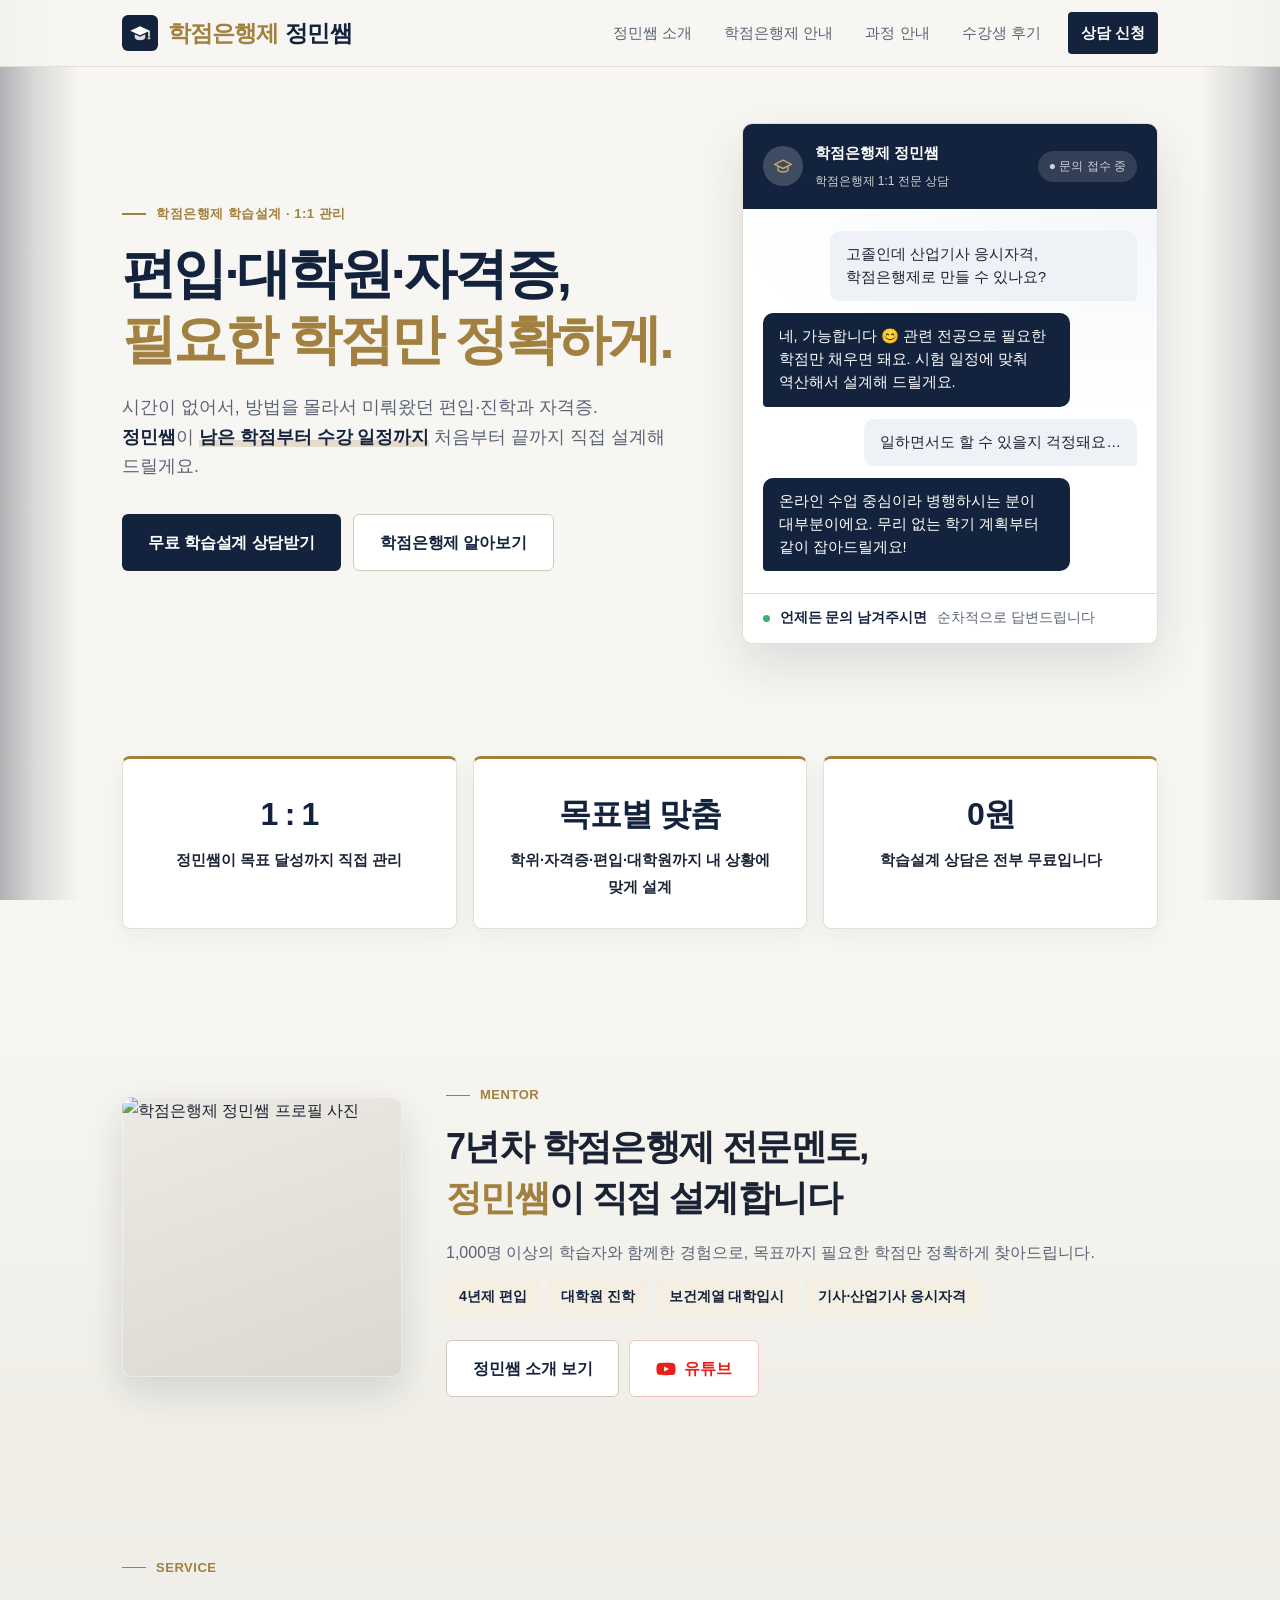
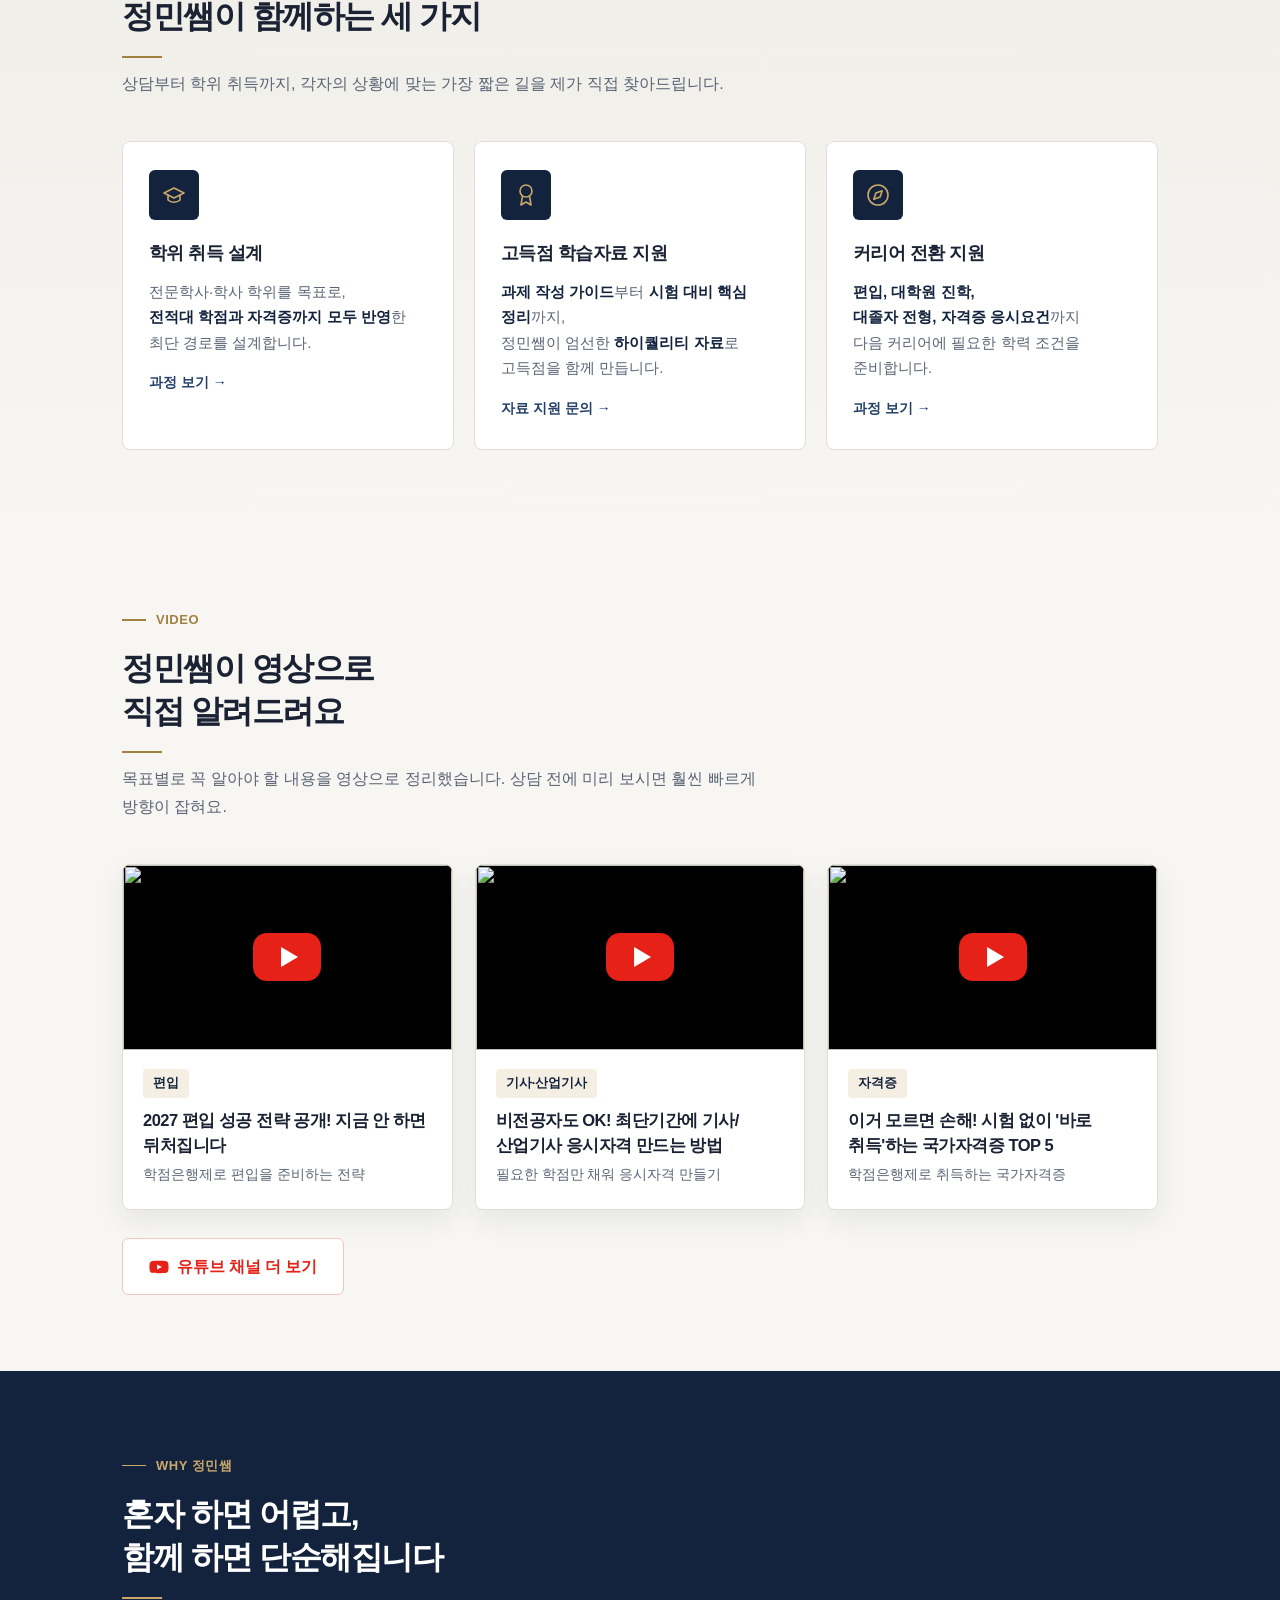
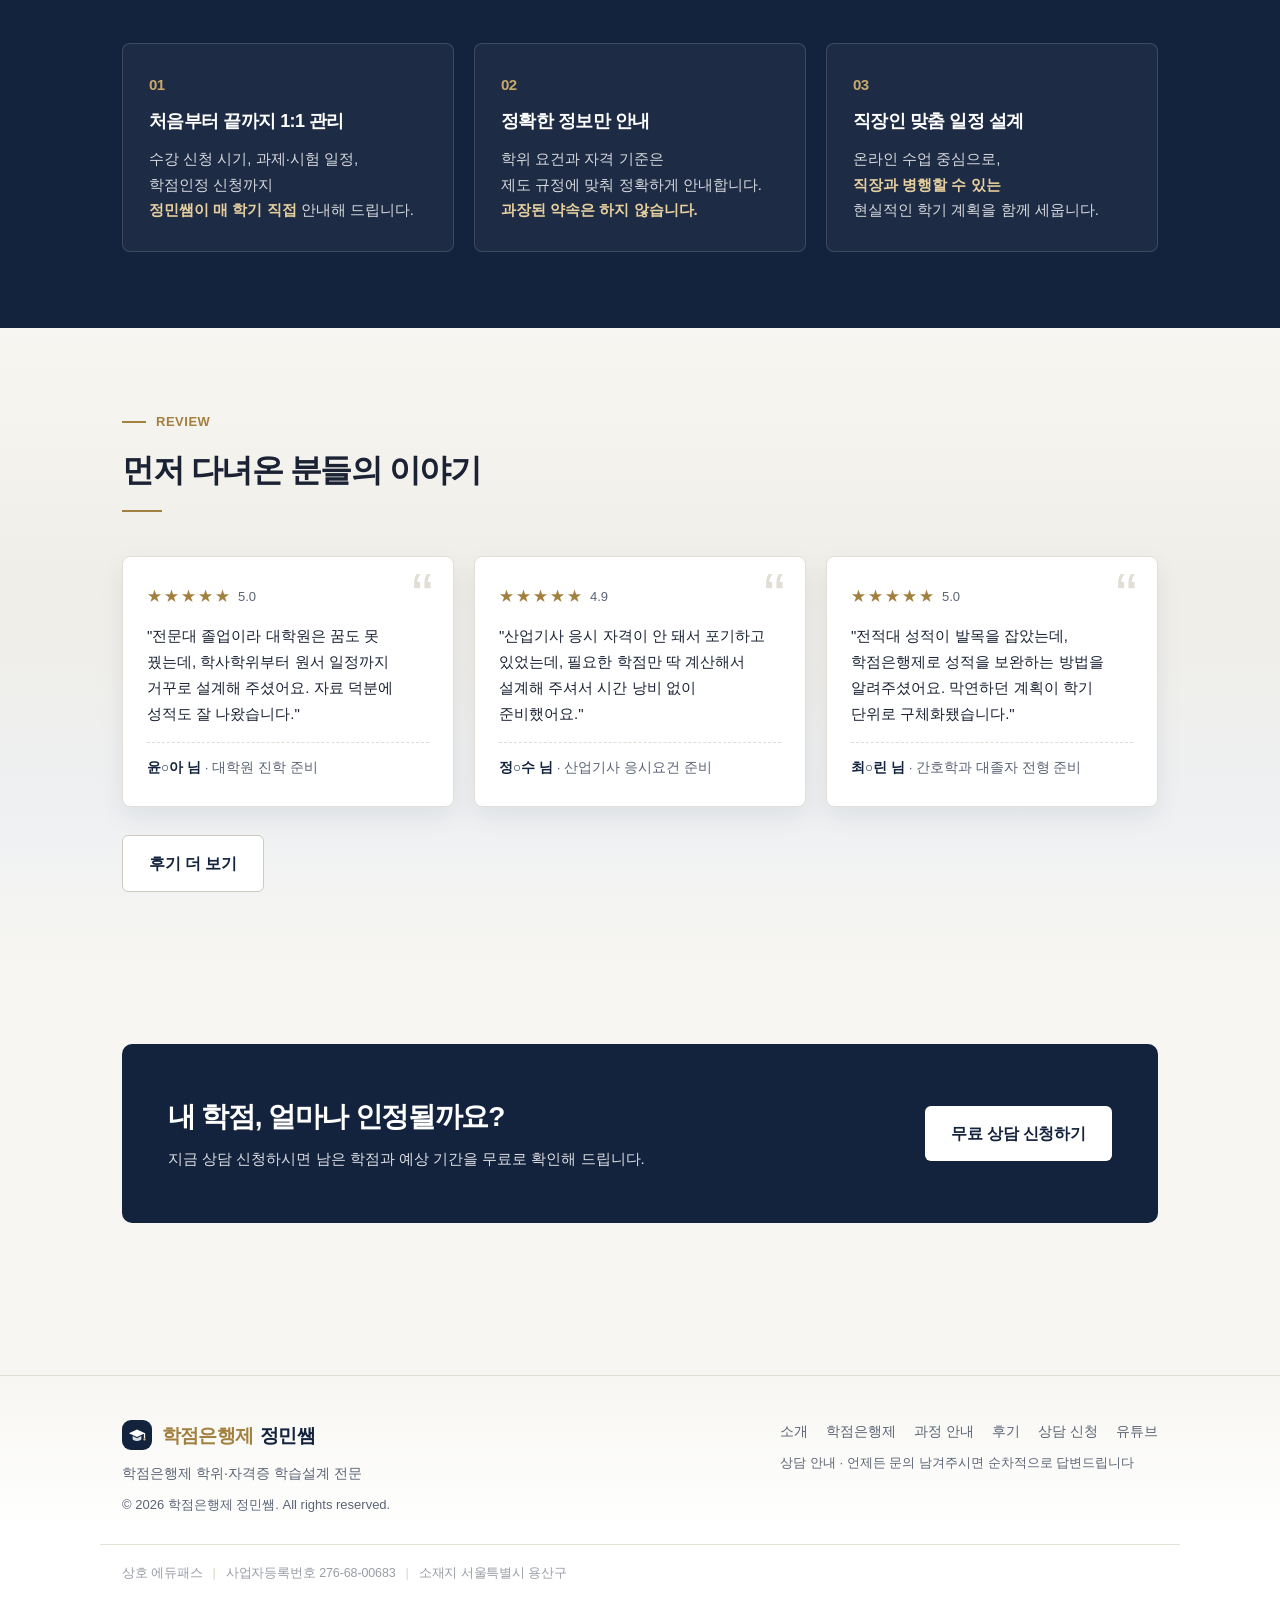
==== commit e0f3877e: "제목 폰트 Pretendard 800(자간 좁게)으로 변경, 골드 톤 조정 Co-Authored-By: Claude Opus 5.5 <noreply@anthropic.com>" ====
--- a/index.html
+++ b/index.html
@@ -22,7 +22,7 @@
 <link rel="icon" href="favicon.svg" type="image/svg+xml">
 <link rel="icon" href="favicon-32.png" sizes="32x32" type="image/png">
 <link rel="apple-touch-icon" href="apple-touch-icon.png">
-<link rel="stylesheet" href="style.css?v=20">
+<link rel="stylesheet" href="style.css?v=21">
 </head>
 <body>
 
@@ -234,8 +234,8 @@
   </div>
 </footer>
 
-<script src="script.js?v=20"></script>
-<script src="video.js?v=20"></script>
-<script src="review-chats.js?v=20"></script>
+<script src="script.js?v=21"></script>
+<script src="video.js?v=21"></script>
+<script src="review-chats.js?v=21"></script>
 </body>
 </html>
--- a/style.css
+++ b/style.css
@@ -3,10 +3,9 @@
    팔레트(v3 네이비·골드): paper #F7F6F2 / ink #1A2233 / navy #14233D
            navy-mid #24406A / gold #B08D57 / line #E2DED5
    ※ 변수명 --violet* / --blue / --lilac 은 호환용으로 유지(값은 네이비 계열)
-   서체: Noto Serif KR(제목) + Pretendard(본문)
+   서체: Pretendard (제목 800·자간 좁게 / 본문 400)
    ============================================ */
 @import url('https://cdn.jsdelivr.net/gh/orioncactus/pretendard@v1.3.9/dist/web/static/pretendard.min.css');
-@import url('https://fonts.googleapis.com/css2?family=Noto+Serif+KR:wght@600;700;900&display=swap');
 
 :root{
   --paper:#F7F6F2;
@@ -17,13 +16,13 @@
   --blue:#2B4A75;
   --lilac:#EEF1F5;
   --line:#E2DED5;
-  --gold:#B08D57;
-  --gold-light:#D6BA8A;
+  --gold:#A2803F;
+  --gold-light:#C9A86A;
   --gold-soft:#F4EEE3;
   --white:#FFFFFF;
   --kakao:#FEE500;
   --radius:8px;
-  --display:'Noto Serif KR', serif;
+  --display:'Pretendard', -apple-system, sans-serif;
   --body:'Pretendard', -apple-system, sans-serif;
 }
 *{margin:0;padding:0;box-sizing:border-box}
@@ -514,3 +513,15 @@
 .choice input:checked + span{background:var(--gold-soft);border-color:var(--violet-deep);box-shadow:none}
 .quick-cta .qc-apply{background:var(--violet-deep)}
 th{background:#F1EEE7;color:var(--violet-deep)}
+
+/* v3.1 Pretendard 굵은 제목 — 깔끔하고 또렷하게 */
+.hero h1,.page-head h1,.section-head h2,.cta-band h2,.profile-body h2,.side-card h3{font-weight:800;letter-spacing:-.045em}
+.hero h1{font-size:clamp(34px,5vw,54px);line-height:1.22;letter-spacing:-.05em}
+.hero h1 em{color:var(--gold);box-shadow:none}
+.page-head h1{letter-spacing:-.05em;line-height:1.3}
+.section-head h2{line-height:1.35}
+.profile-body h2 em{color:var(--gold);box-shadow:none}
+.stat b,.profile-stats b{font-weight:800;letter-spacing:-.04em}
+.card h3,.step h4,.video-meta h3{letter-spacing:-.03em}
+.profile-quote{font-weight:600;letter-spacing:-.02em}
+.chip,.hero .chip{font-size:13px;letter-spacing:.04em;color:var(--gold)}
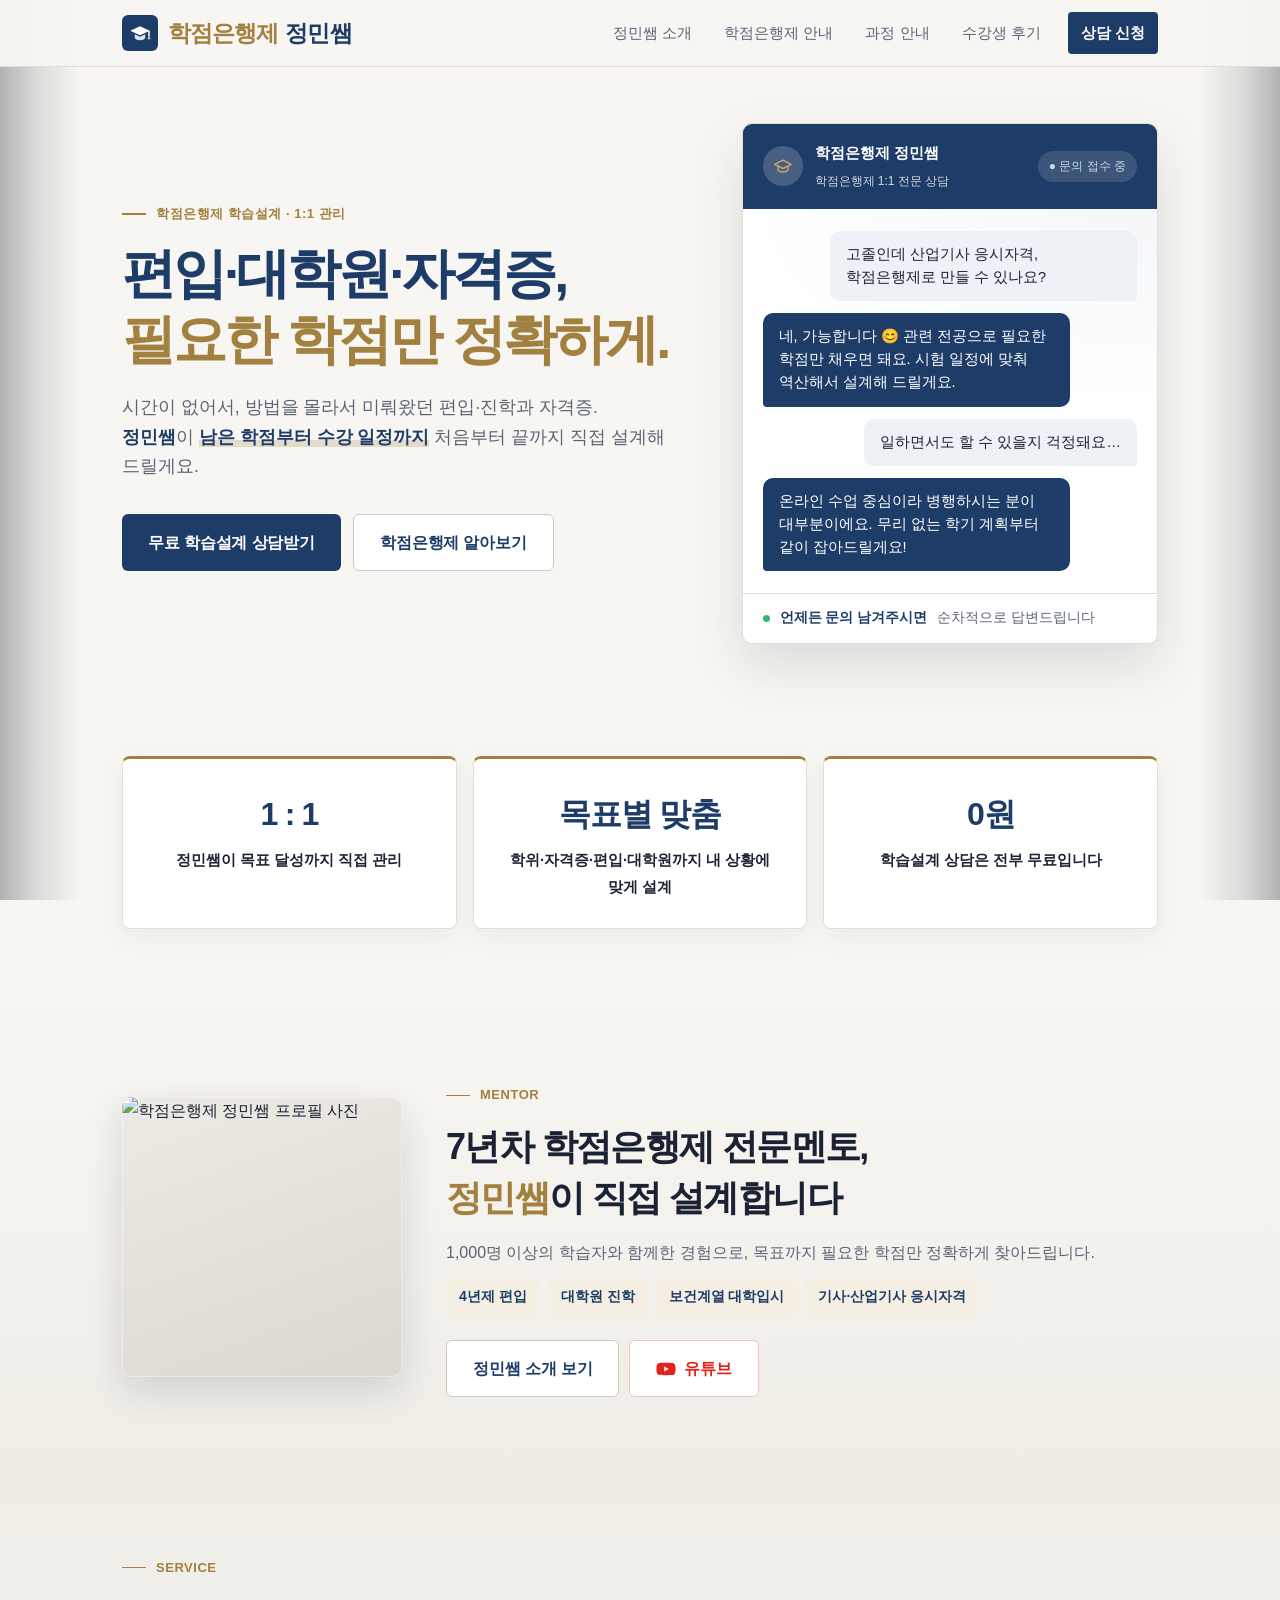
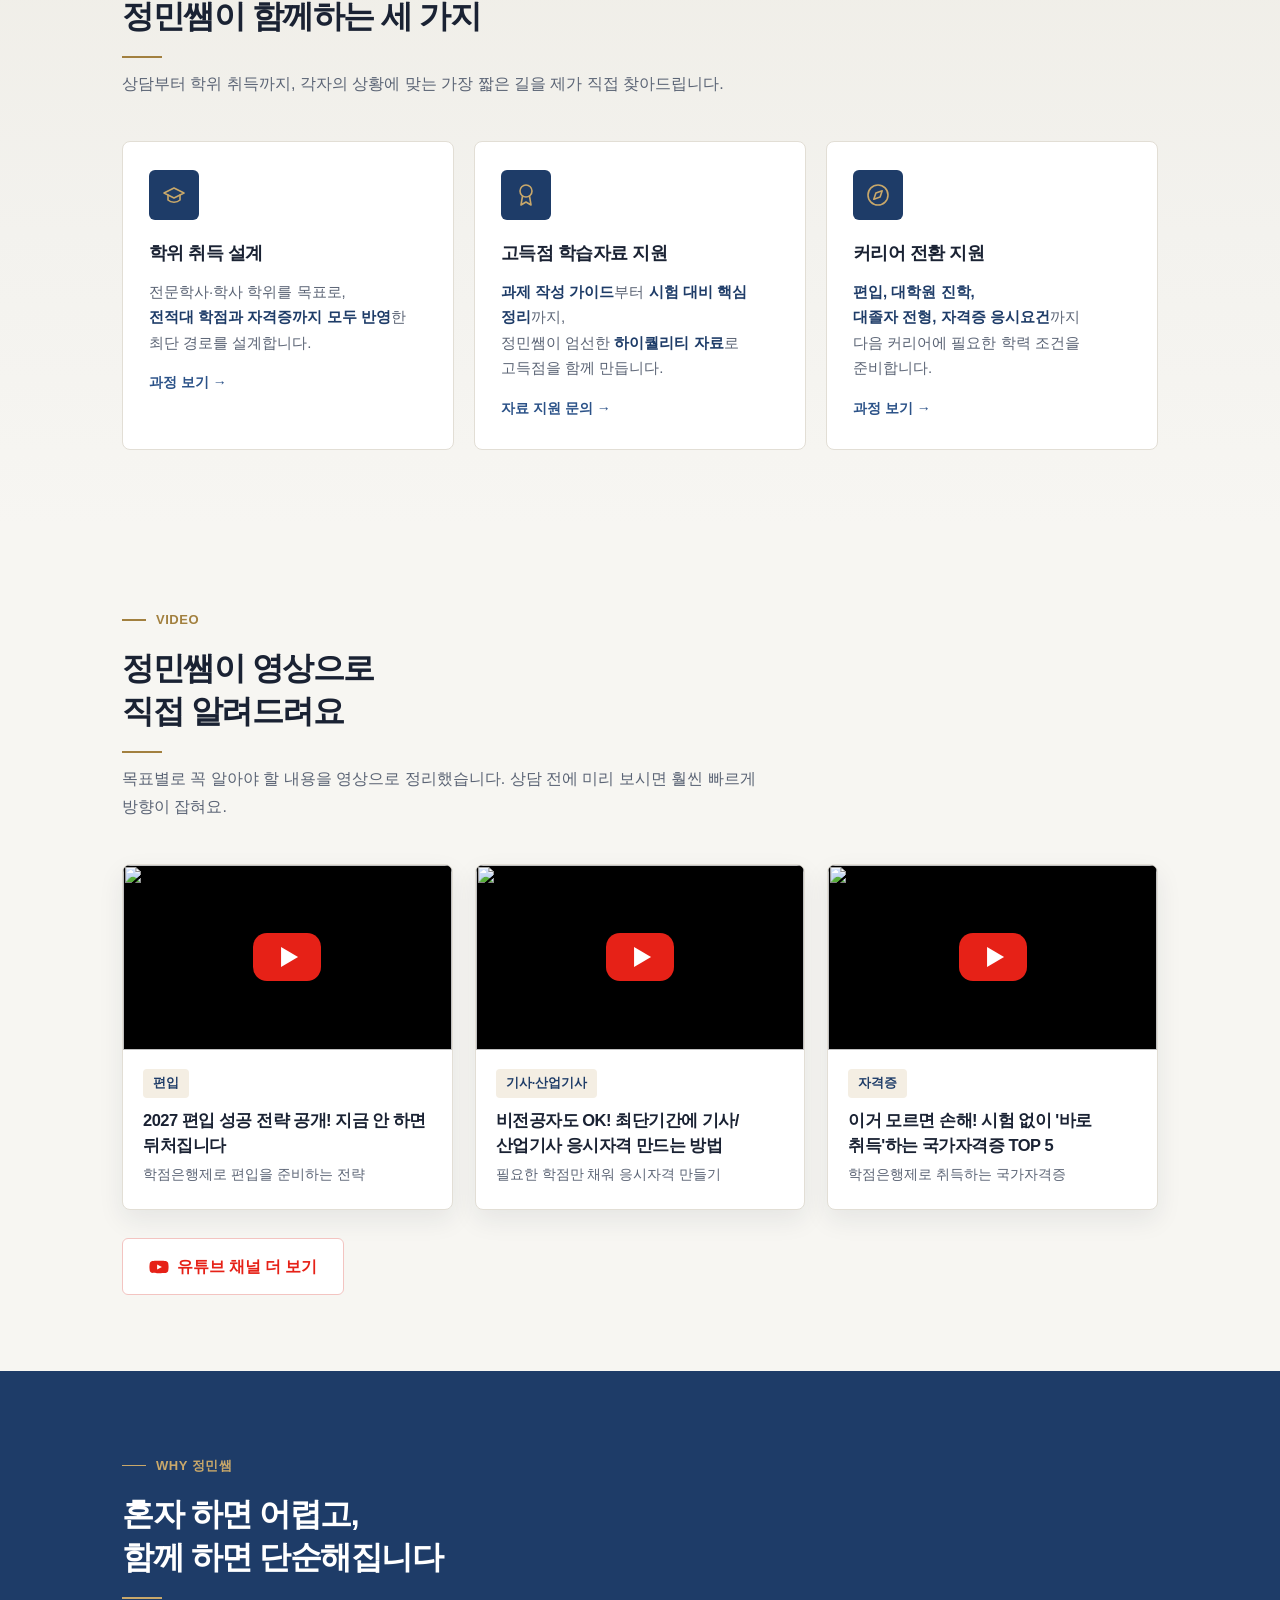
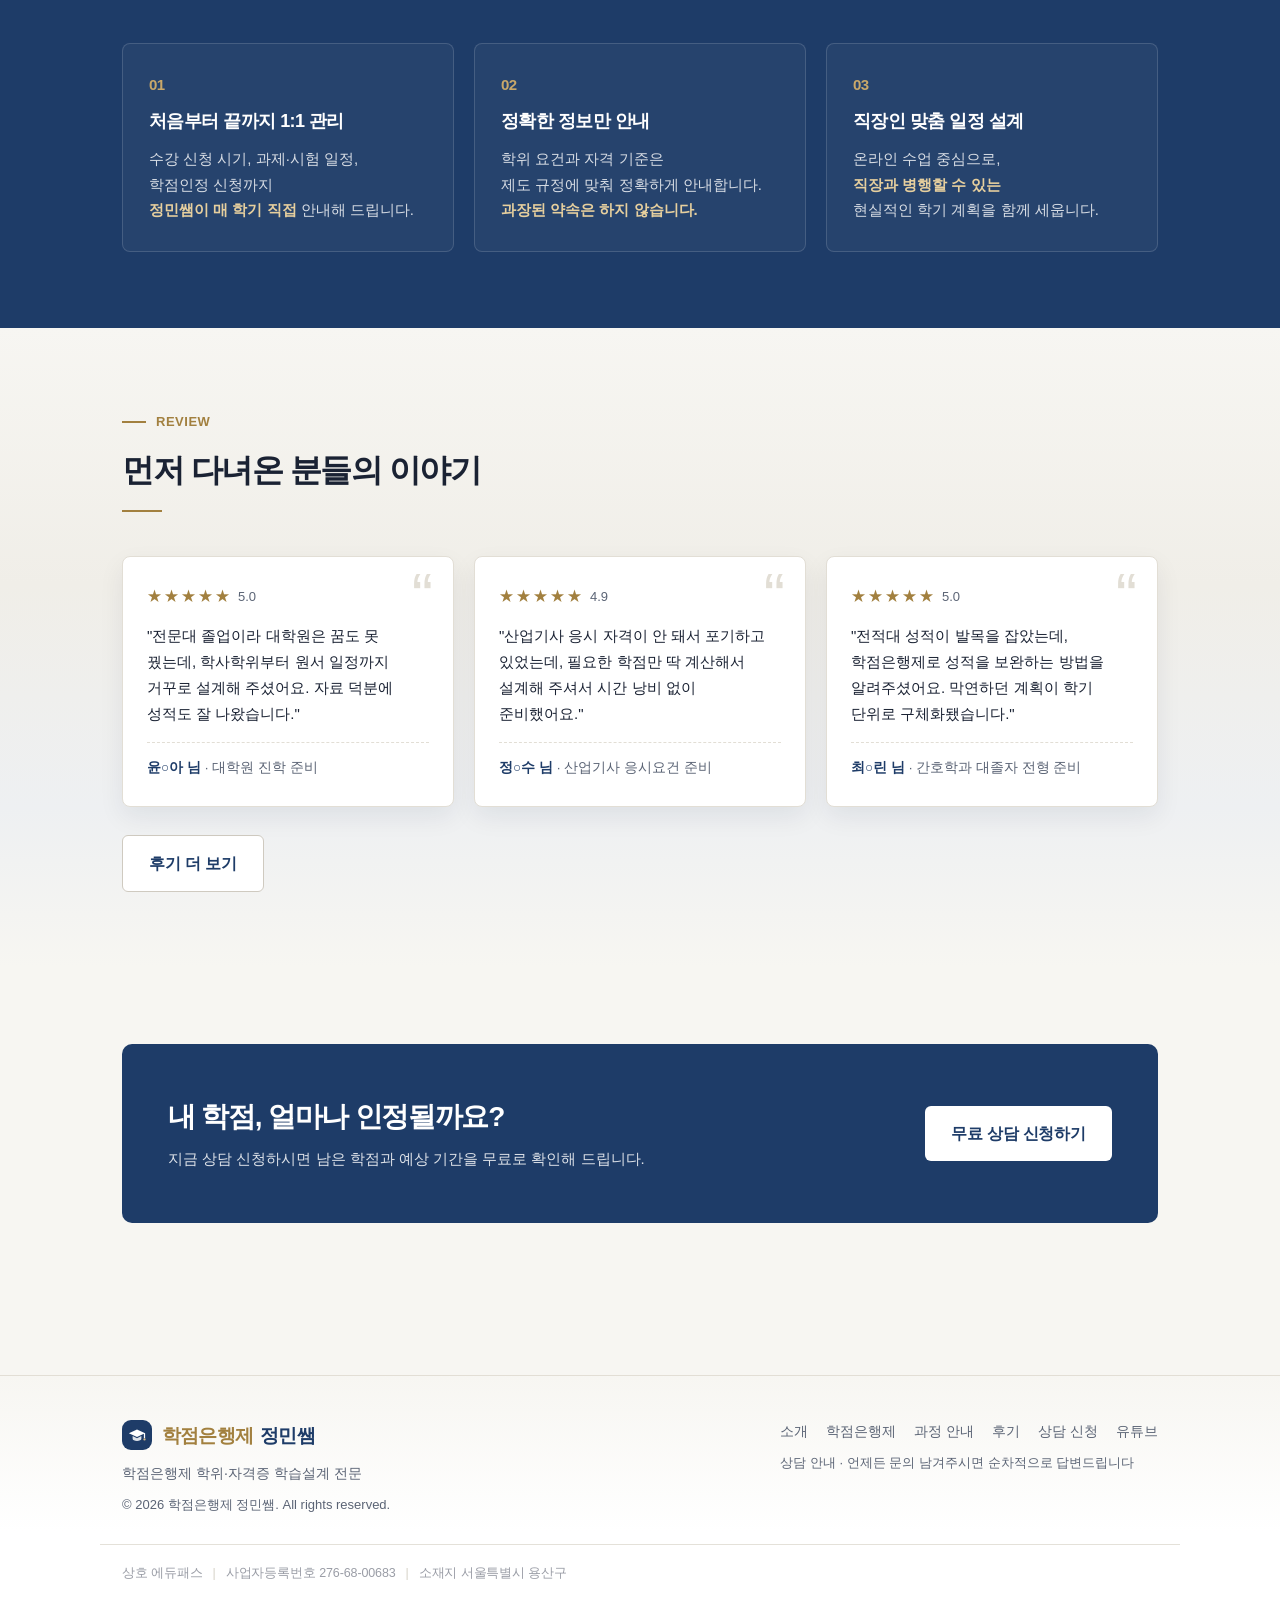
==== commit 3abb40d2: "네이비 밝기·채도 상향, 메인 제목 900 굵기 Co-Authored-By: Claude Opus 5.5 <noreply@anthropic.com>" ====
--- a/index.html
+++ b/index.html
@@ -22,7 +22,7 @@
 <link rel="icon" href="favicon.svg" type="image/svg+xml">
 <link rel="icon" href="favicon-32.png" sizes="32x32" type="image/png">
 <link rel="apple-touch-icon" href="apple-touch-icon.png">
-<link rel="stylesheet" href="style.css?v=21">
+<link rel="stylesheet" href="style.css?v=22">
 </head>
 <body>
 
@@ -234,8 +234,8 @@
   </div>
 </footer>
 
-<script src="script.js?v=21"></script>
-<script src="video.js?v=21"></script>
-<script src="review-chats.js?v=21"></script>
+<script src="script.js?v=22"></script>
+<script src="video.js?v=22"></script>
+<script src="review-chats.js?v=22"></script>
 </body>
 </html>
--- a/style.css
+++ b/style.css
@@ -11,9 +11,9 @@
   --paper:#F7F6F2;
   --ink:#1A2233;
   --sub:#5B6475;
-  --violet:#24406A;
-  --violet-deep:#14233D;
-  --blue:#2B4A75;
+  --violet:#2B5288;
+  --violet-deep:#1E3C68;
+  --blue:#335C94;
   --lilac:#EEF1F5;
   --line:#E2DED5;
   --gold:#A2803F;
@@ -316,7 +316,7 @@
 .profile-photo{position:relative;border-radius:24px;overflow:hidden;background:linear-gradient(160deg,#ECEAE4,#DCD8CF);box-shadow:0 18px 44px rgba(20,35,61,.18)}
 .profile-photo img{display:block;width:100%;height:auto;aspect-ratio:1/1;object-fit:cover}
 .profile-photo::after{content:"";position:absolute;inset:0;border-radius:24px;box-shadow:inset 0 0 0 1px rgba(255,255,255,.4);pointer-events:none}
-.profile-badge{position:absolute;left:16px;bottom:16px;background:rgba(20,35,61,.92);color:#fff;font-size:13.5px;font-weight:800;padding:8px 14px;border-radius:999px;backdrop-filter:blur(6px)}
+.profile-badge{position:absolute;left:16px;bottom:16px;background:rgba(30,60,104,.92);color:#fff;font-size:13.5px;font-weight:800;padding:8px 14px;border-radius:999px;backdrop-filter:blur(6px)}
 .profile-body h2{font-family:var(--display);font-size:clamp(26px,3.2vw,36px);line-height:1.4;margin-bottom:16px}
 .profile-body h2 em{font-style:normal;color:var(--violet)}
 .profile-body > p{color:var(--sub);margin-bottom:12px}
@@ -437,7 +437,7 @@
 .logo-mark{border-radius:6px;box-shadow:none}
 .gnb a{border-radius:4px}
 .gnb .cta{background:var(--violet-deep)}
-.gnb .cta:hover{background:#0C1628}
+.gnb .cta:hover{background:#172F52}
 
 /* 섹션 라벨: 알약 칩 → 골드 라인 + 대문자 라벨 */
 .chip,.hero .chip{background:none;border:0;border-radius:0;box-shadow:none;padding:0;gap:10px;font-size:12.5px;font-weight:700;letter-spacing:.16em;color:var(--gold);margin-bottom:16px}
@@ -459,7 +459,7 @@
 .btn{border-radius:6px;letter-spacing:-.01em}
 .btn:hover{transform:none}
 .btn-primary{background:var(--violet-deep);box-shadow:none}
-.btn-primary:hover{background:#0C1628}
+.btn-primary:hover{background:#172F52}
 .btn-ghost{border-color:#CFCAC0}
 .btn-ghost:hover{border-color:var(--violet-deep)}
 
@@ -500,7 +500,7 @@
 .review .stars{color:var(--gold)}
 .profile-photo{border-radius:10px;box-shadow:0 14px 36px rgba(20,35,61,.14)}
 .profile-photo::after{border-radius:10px}
-.profile-badge{border-radius:4px;background:rgba(20,35,61,.92)}
+.profile-badge{border-radius:4px;background:rgba(30,60,104,.92)}
 .profile-body h2 em{color:var(--violet-deep);box-shadow:inset 0 -.2em 0 rgba(176,141,87,.32)}
 .profile-quote{border-left-color:var(--gold);color:var(--violet-deep)!important}
 .profile-tags span,.video-tag{border-radius:4px;background:var(--gold-soft);color:var(--violet-deep)}
@@ -525,3 +525,6 @@
 .card h3,.step h4,.video-meta h3{letter-spacing:-.03em}
 .profile-quote{font-weight:600;letter-spacing:-.02em}
 .chip,.hero .chip{font-size:13px;letter-spacing:.04em;color:var(--gold)}
+
+/* v3.2 메인 제목 더 굵게 */
+.hero h1{font-weight:900;letter-spacing:-.055em}
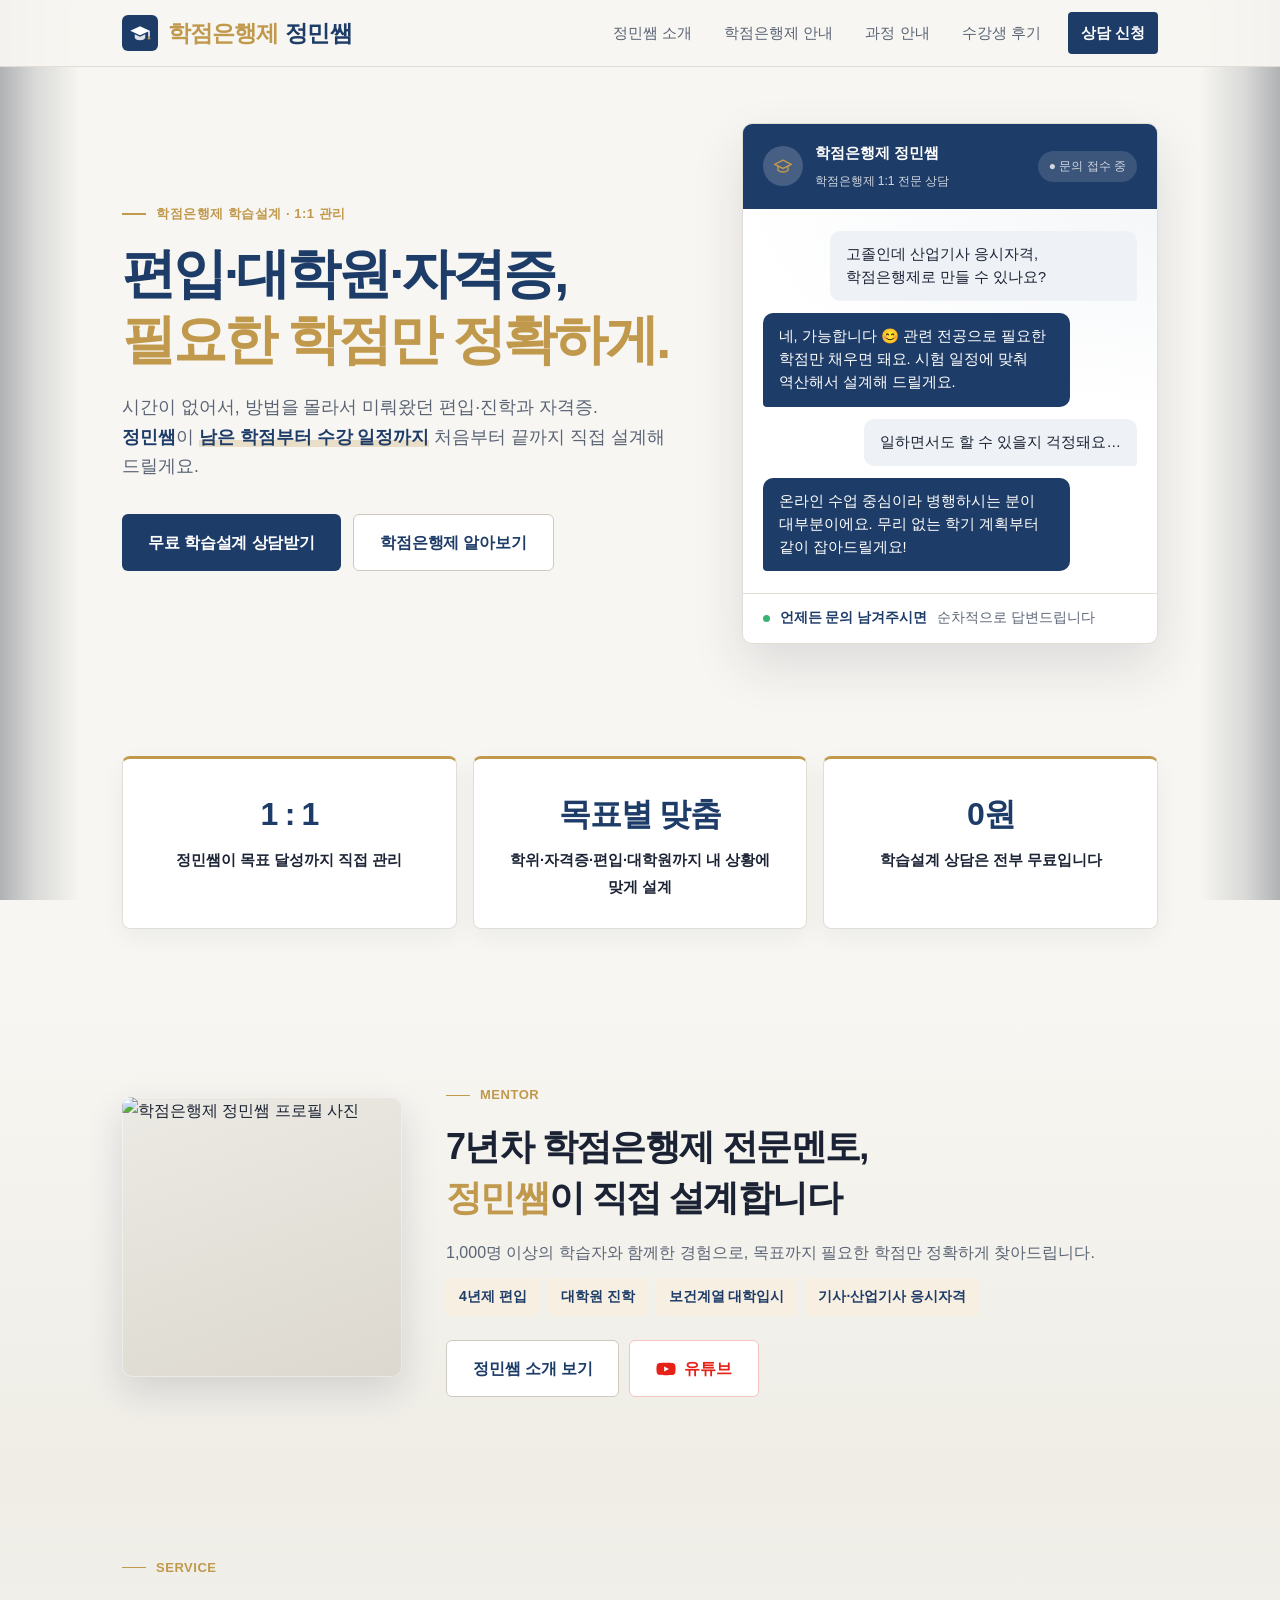
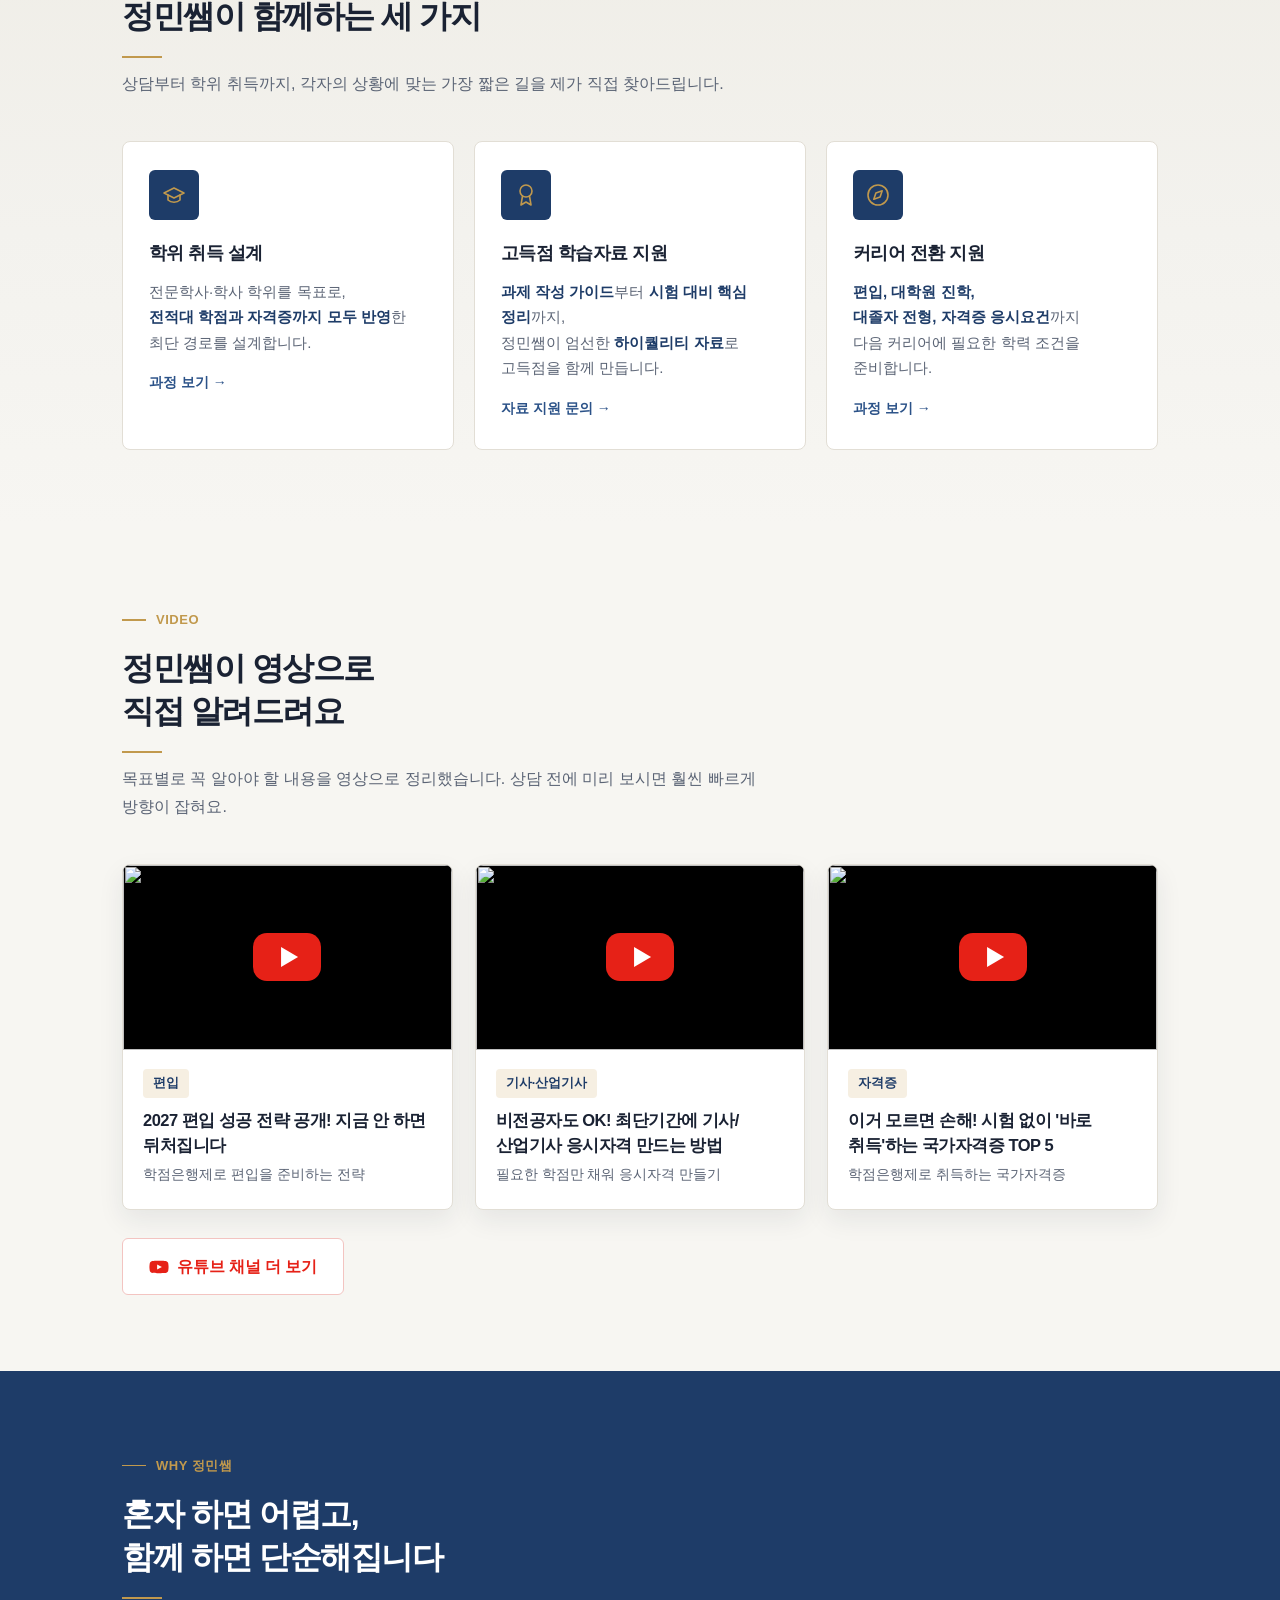
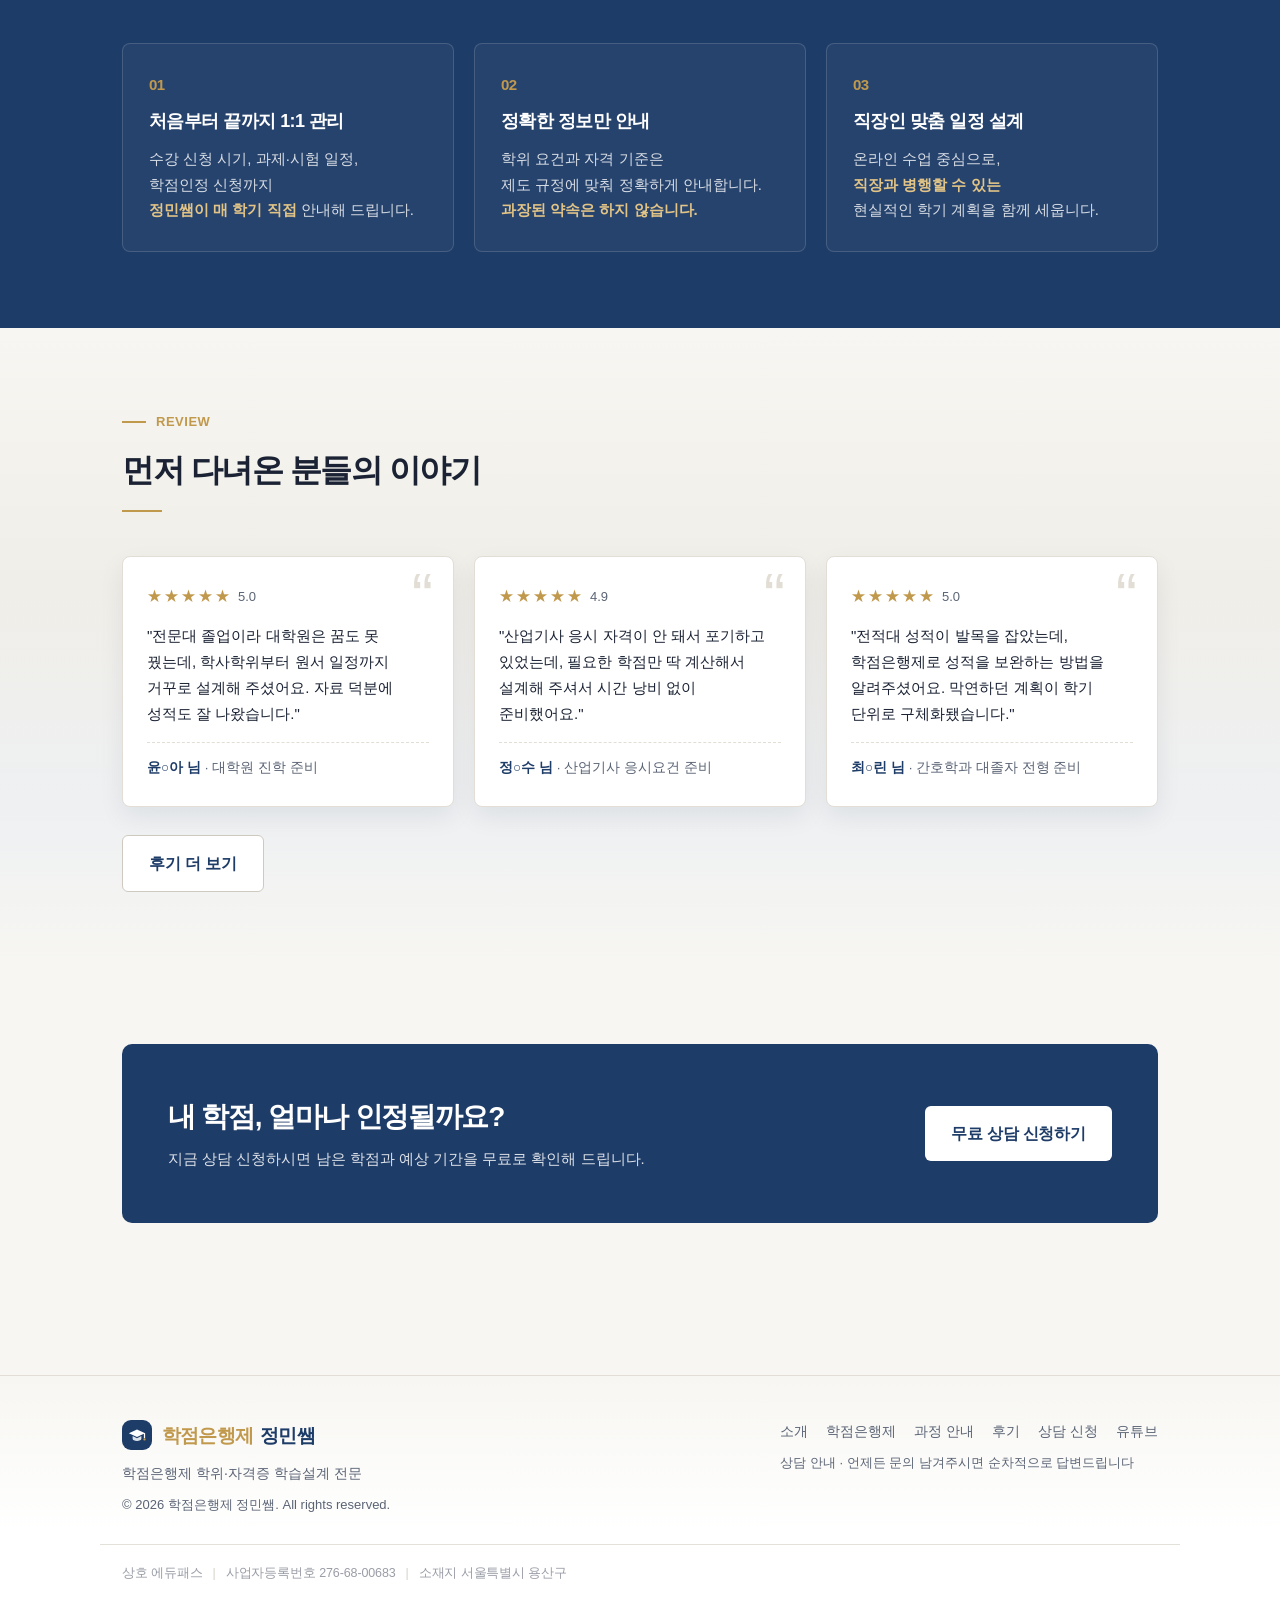
==== commit f8ccef53: "골드 색상 #C1994D로 변경 Co-Authored-By: Claude Opus 5.5 <noreply@anthropic.com>" ====
--- a/index.html
+++ b/index.html
@@ -22,13 +22,13 @@
 <link rel="icon" href="favicon.svg" type="image/svg+xml">
 <link rel="icon" href="favicon-32.png" sizes="32x32" type="image/png">
 <link rel="apple-touch-icon" href="apple-touch-icon.png">
-<link rel="stylesheet" href="style.css?v=22">
+<link rel="stylesheet" href="style.css?v=23">
 </head>
 <body>
 
 <header class="site-header">
   <div class="container header-inner">
-    <a class="logo" href="index.html"><span class="logo-mark" aria-hidden="true"><svg viewBox="0 0 32 32"><path d="M16 7 3 13l13 6 11-5.1V21h2v-8z" fill="#fff"/><path d="M9 17.6V22c0 2 3.1 3.6 7 3.6s7-1.6 7-3.6v-4.4L16 21z" fill="#fff" opacity=".85"/><circle cx="28" cy="23" r="1.8" fill="#D6BA8A"/></svg></span><small>학점은행제</small><b>정민쌤</b></a>
+    <a class="logo" href="index.html"><span class="logo-mark" aria-hidden="true"><svg viewBox="0 0 32 32"><path d="M16 7 3 13l13 6 11-5.1V21h2v-8z" fill="#fff"/><path d="M9 17.6V22c0 2 3.1 3.6 7 3.6s7-1.6 7-3.6v-4.4L16 21z" fill="#fff" opacity=".85"/><circle cx="28" cy="23" r="1.8" fill="#C1994D"/></svg></span><small>학점은행제</small><b>정민쌤</b></a>
     <button class="menu-btn" aria-label="메뉴 열기">☰</button>
     <nav class="gnb">
       <a href="about.html">정민쌤 소개</a>
@@ -213,7 +213,7 @@
 <footer class="site-footer">
   <div class="container footer-inner">
     <div>
-      <span class="logo"><span class="logo-mark" aria-hidden="true"><svg viewBox="0 0 32 32"><path d="M16 7 3 13l13 6 11-5.1V21h2v-8z" fill="#fff"/><path d="M9 17.6V22c0 2 3.1 3.6 7 3.6s7-1.6 7-3.6v-4.4L16 21z" fill="#fff" opacity=".85"/><circle cx="28" cy="23" r="1.8" fill="#D6BA8A"/></svg></span><small>학점은행제</small><b>정민쌤</b></span>
+      <span class="logo"><span class="logo-mark" aria-hidden="true"><svg viewBox="0 0 32 32"><path d="M16 7 3 13l13 6 11-5.1V21h2v-8z" fill="#fff"/><path d="M9 17.6V22c0 2 3.1 3.6 7 3.6s7-1.6 7-3.6v-4.4L16 21z" fill="#fff" opacity=".85"/><circle cx="28" cy="23" r="1.8" fill="#C1994D"/></svg></span><small>학점은행제</small><b>정민쌤</b></span>
       <p>학점은행제 학위·자격증 학습설계 전문</p>
       <p class="copyright">© 2026 학점은행제 정민쌤. All rights reserved.</p>
     </div>
@@ -234,8 +234,8 @@
   </div>
 </footer>
 
-<script src="script.js?v=22"></script>
-<script src="video.js?v=22"></script>
-<script src="review-chats.js?v=22"></script>
+<script src="script.js?v=23"></script>
+<script src="video.js?v=23"></script>
+<script src="review-chats.js?v=23"></script>
 </body>
 </html>
--- a/style.css
+++ b/style.css
@@ -16,9 +16,9 @@
   --blue:#335C94;
   --lilac:#EEF1F5;
   --line:#E2DED5;
-  --gold:#A2803F;
-  --gold-light:#C9A86A;
-  --gold-soft:#F4EEE3;
+  --gold:#C1994D;
+  --gold-light:#C1994D;
+  --gold-soft:#F6EFE2;
   --white:#FFFFFF;
   --kakao:#FEE500;
   --radius:8px;
@@ -361,16 +361,16 @@
 .band-dark::after{width:300px;height:300px;left:-90px;bottom:-140px;background:rgba(255,255,255,.05)}
 .band-dark .container{position:relative;z-index:1}
 .band-dark .chip{background:rgba(255,255,255,.12);border-color:rgba(255,255,255,.28);color:#fff}
-.band-dark .chip::before{background:#D6BA8A}
+.band-dark .chip::before{background:#C1994D}
 .band-dark .section-head h2{color:#fff}
-.band-dark .section-head h2::after{background:linear-gradient(90deg,#D6BA8A,#fff)}
+.band-dark .section-head h2::after{background:linear-gradient(90deg,#C1994D,#fff)}
 .band-dark .card{background:rgba(255,255,255,.09);border:1px solid rgba(255,255,255,.22);backdrop-filter:blur(6px);counter-increment:why}
 .band-dark .card:hover{background:rgba(255,255,255,.14);box-shadow:0 16px 36px rgba(5,10,20,.3)}
 .band-dark .grid-3{counter-reset:why}
 .band-dark .card h3{color:#fff}
-.band-dark .card h3::before{content:"0" counter(why);display:block;font-family:var(--display);font-size:15px;color:#D6BA8A;margin-bottom:8px;-webkit-text-stroke:0}
+.band-dark .card h3::before{content:"0" counter(why);display:block;font-family:var(--display);font-size:15px;color:#C1994D;margin-bottom:8px;-webkit-text-stroke:0}
 .band-dark .card p{color:rgba(255,255,255,.82)}
-.band-dark .card p b{color:#E6CF9E}
+.band-dark .card p b{color:#E2C487}
 
 .band-review{background:linear-gradient(180deg,var(--paper) 0%,#F0EEE8 40%,#EEF0F2 75%,var(--paper) 100%)}
 .band-review .review{border-color:#E2DED5;box-shadow:0 10px 26px rgba(20,35,61,.07)}
@@ -451,8 +451,8 @@
 .hero{background:var(--paper)}
 .hero::before{display:none}
 .hero h1{letter-spacing:-.02em;color:var(--violet-deep)}
-.hero h1 em{color:var(--violet-deep);border-bottom:0;box-shadow:inset 0 -.2em 0 rgba(176,141,87,.32)}
-.hl{background:linear-gradient(transparent 64%, rgba(176,141,87,.26) 64%);color:var(--violet-deep)}
+.hero h1 em{color:var(--violet-deep);border-bottom:0;box-shadow:inset 0 -.2em 0 rgba(193,153,77,.32)}
+.hl{background:linear-gradient(transparent 64%, rgba(193,153,77,.26) 64%);color:var(--violet-deep)}
 .page-head{background:var(--paper)}
 
 /* 버튼: 단색·각진 모서리·과한 그림자 제거 */
@@ -501,11 +501,11 @@
 .profile-photo{border-radius:10px;box-shadow:0 14px 36px rgba(20,35,61,.14)}
 .profile-photo::after{border-radius:10px}
 .profile-badge{border-radius:4px;background:rgba(30,60,104,.92)}
-.profile-body h2 em{color:var(--violet-deep);box-shadow:inset 0 -.2em 0 rgba(176,141,87,.32)}
+.profile-body h2 em{color:var(--violet-deep);box-shadow:inset 0 -.2em 0 rgba(193,153,77,.32)}
 .profile-quote{border-left-color:var(--gold);color:var(--violet-deep)!important}
 .profile-tags span,.video-tag{border-radius:4px;background:var(--gold-soft);color:var(--violet-deep)}
 .side-card{background:var(--gold-soft)}
-.side-card li{border-bottom-color:rgba(176,141,87,.28)}
+.side-card li{border-bottom-color:rgba(193,153,77,.28)}
 .cta-band{border-radius:10px}
 .cta-band .btn{color:var(--violet-deep)}
 .video-card,.review,details,.form-card,.table-wrap,.step{border-radius:var(--radius)}
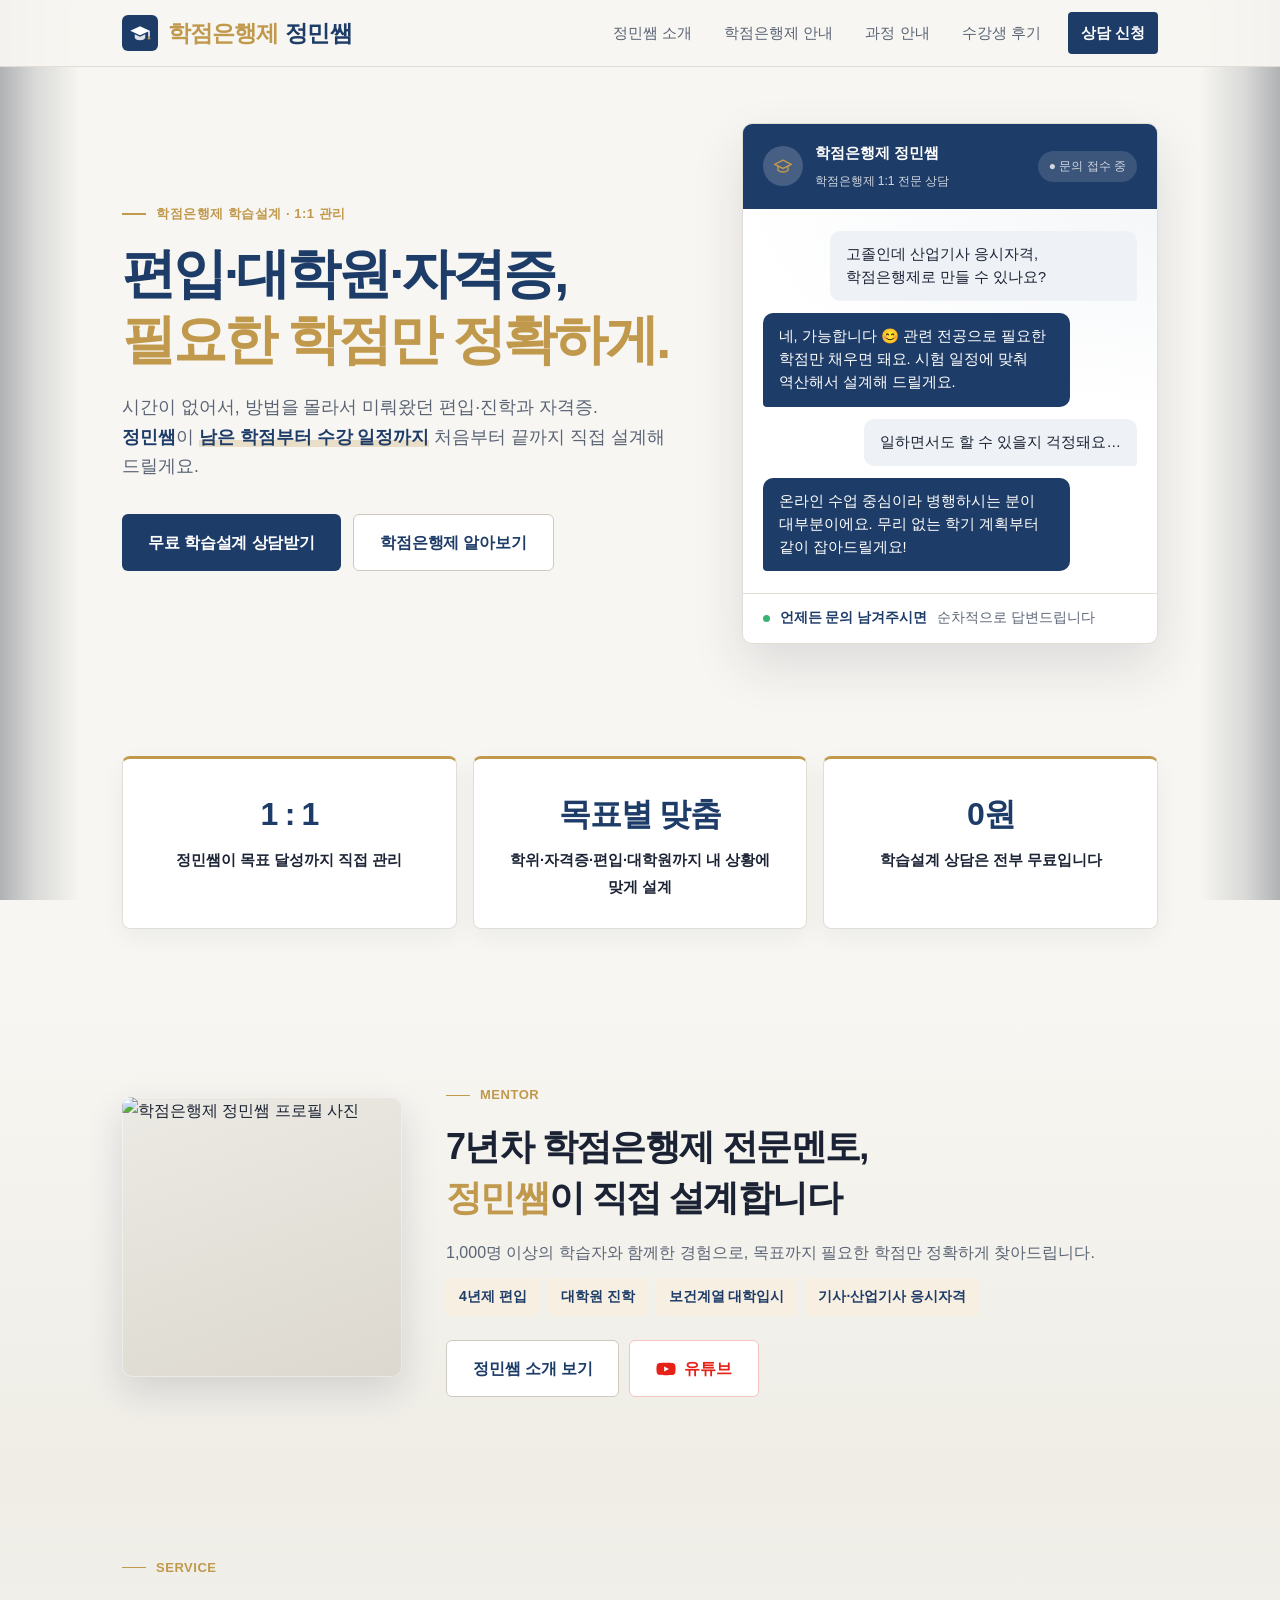
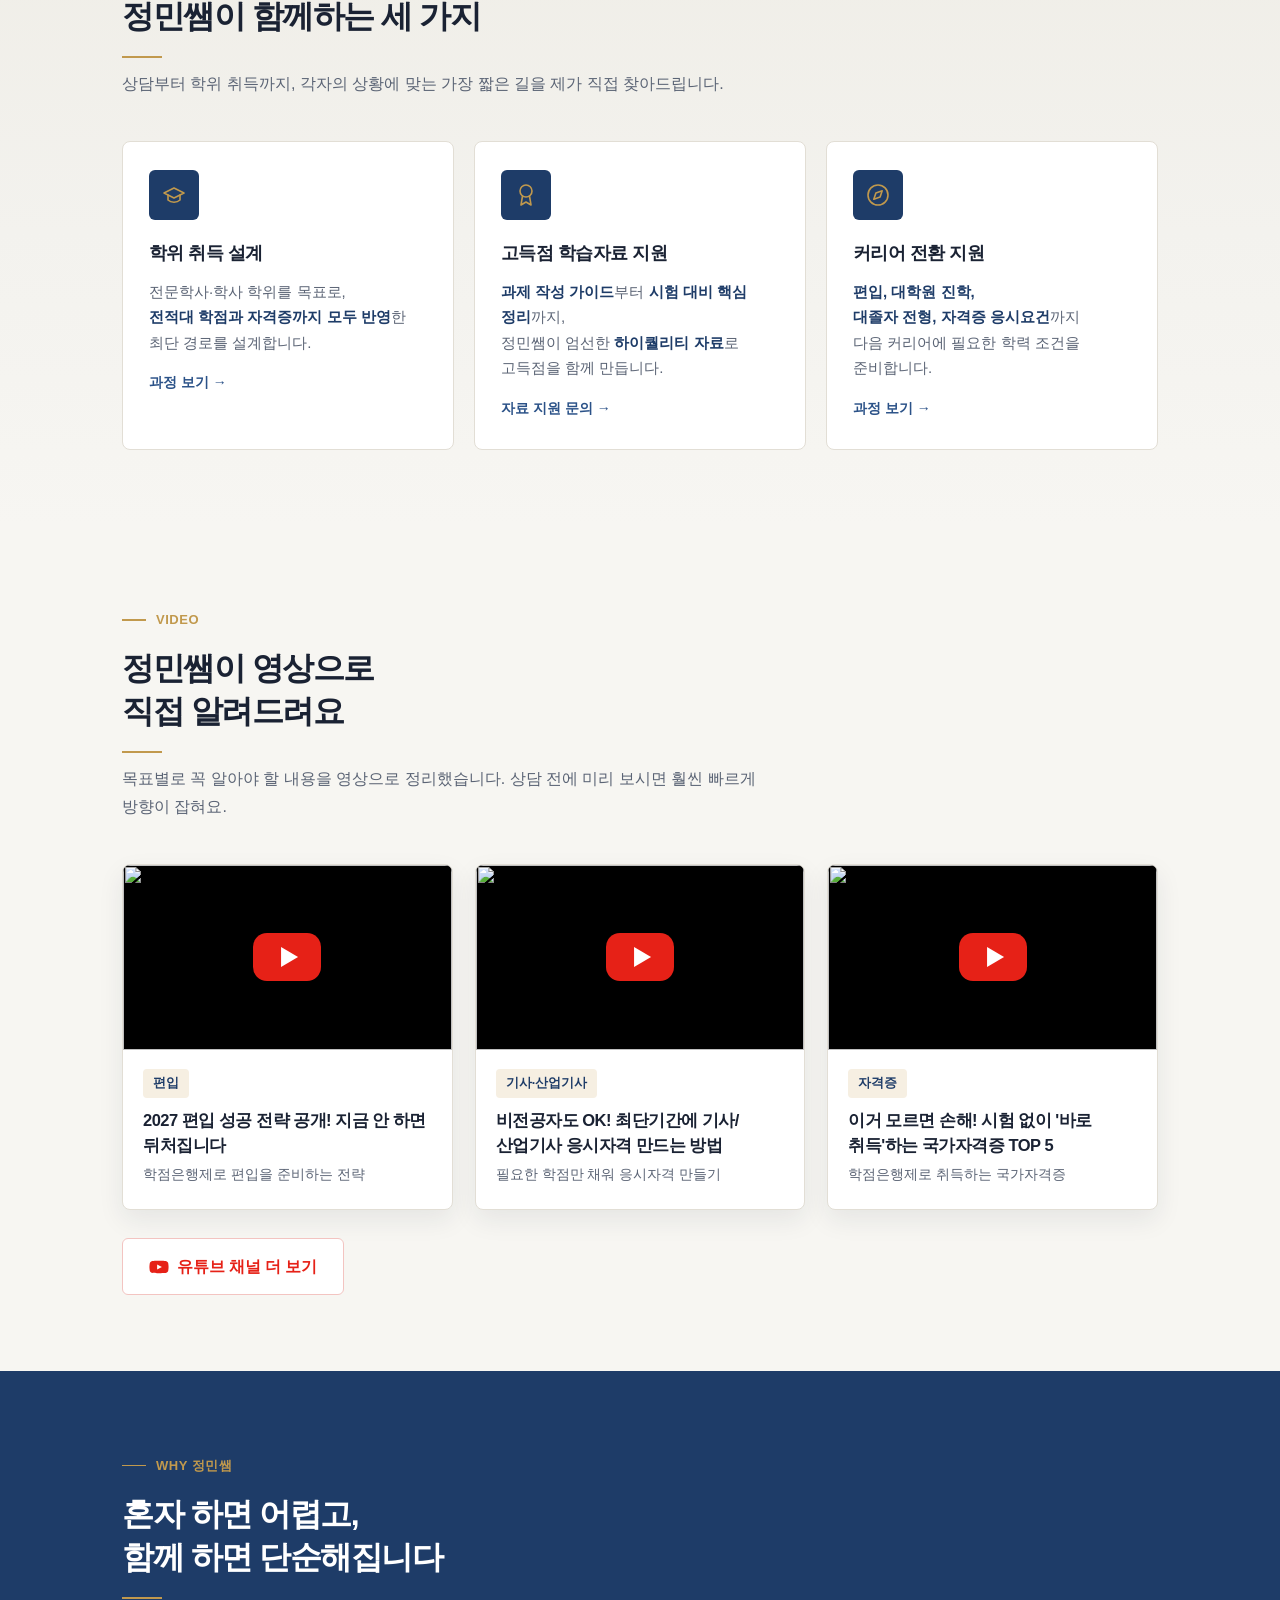
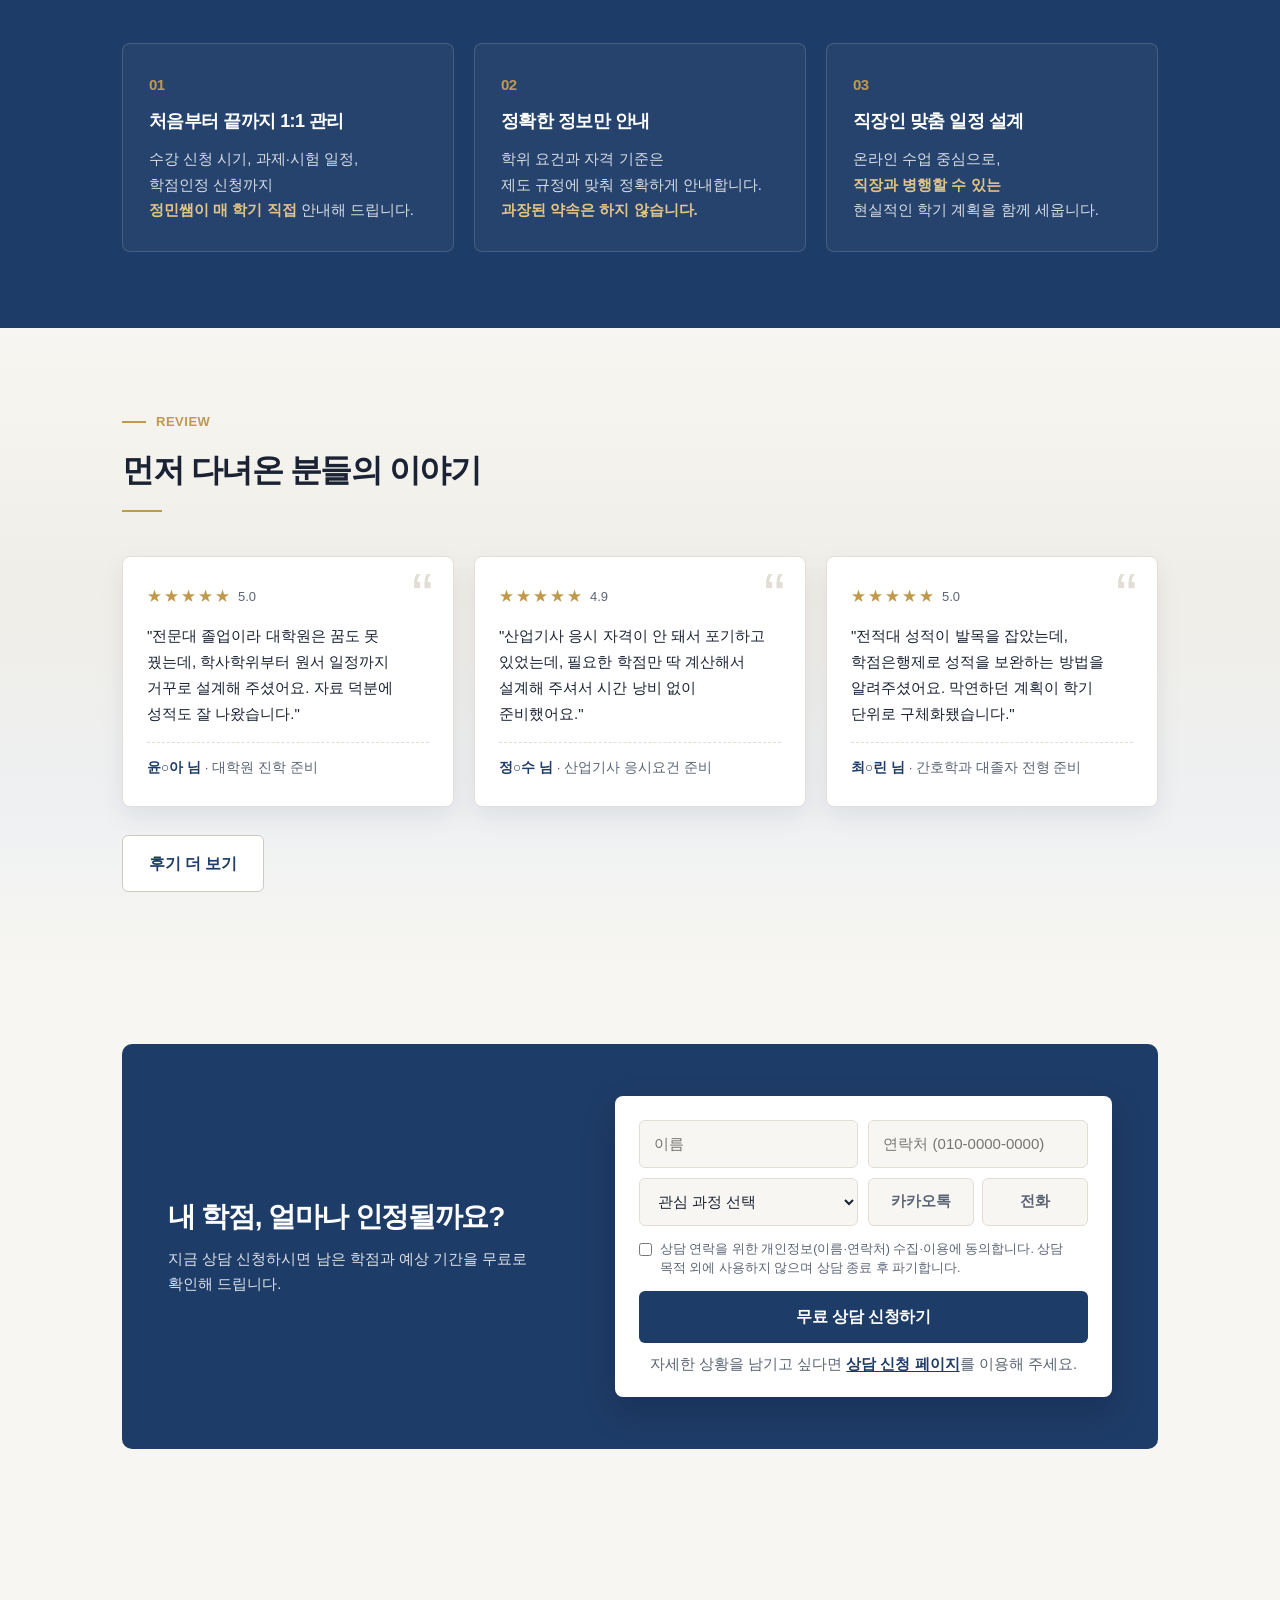
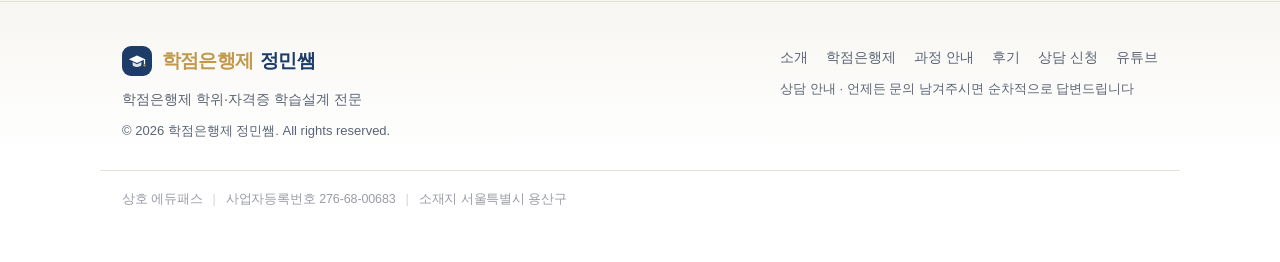
==== commit 8bab05cf: "각 페이지 하단에 바로 입력하는 간편 상담 폼 추가 - 메인·소개·학점은행제 안내·과정·후기 페이지 CTA 밴드에 이름/연락처/관심과정/상담방식 폼 - contact.js를 여러 " ====
--- a/index.html
+++ b/index.html
@@ -22,7 +22,7 @@
 <link rel="icon" href="favicon.svg" type="image/svg+xml">
 <link rel="icon" href="favicon-32.png" sizes="32x32" type="image/png">
 <link rel="apple-touch-icon" href="apple-touch-icon.png">
-<link rel="stylesheet" href="style.css?v=23">
+<link rel="stylesheet" href="style.css?v=24">
 </head>
 <body>
 
@@ -200,12 +200,30 @@
 
 <section class="section">
   <div class="container">
-    <div class="cta-band">
+    <div class="cta-band cta-form">
       <div>
         <h2>내 학점, 얼마나 인정될까요?</h2>
         <p>지금 상담 신청하시면 남은 학점과 예상 기간을 무료로 확인해 드립니다.</p>
       </div>
-      <a href="contact.html" class="btn">무료 상담 신청하기</a>
+      <form class="quick-form" novalidate>
+        <div class="qf-grid">
+          <input type="text" name="name" placeholder="이름" aria-label="이름" required>
+          <input type="tel" name="phone" placeholder="연락처 (010-0000-0000)" aria-label="연락처" required>
+          <select name="course" aria-label="관심 과정" required><option value="">관심 과정 선택</option><option>편입·대학원·대졸자 전형 준비</option><option>보건계열(간호 등) 대학입시 준비</option><option>기사·산업기사 응시요건 준비</option><option>학사·전문학사 학위 취득</option><option>고득점 학습자료 지원</option><option>아직 잘 모르겠어요 (상담 후 결정)</option></select>
+          <div class="choice-group qf-choice" role="radiogroup" aria-label="희망 상담 방식">
+            <label class="choice"><input type="radio" name="contact_method" value="카카오톡" required><span>카카오톡</span></label>
+            <label class="choice"><input type="radio" name="contact_method" value="전화"><span>전화</span></label>
+          </div>
+        </div>
+        <label class="qf-agree"><input type="checkbox" required><span>상담 연락을 위한 개인정보(이름·연락처) 수집·이용에 동의합니다. 상담 목적 외에 사용하지 않으며 상담 종료 후 파기합니다.</span></label>
+        <input type="hidden" name="email" value="">
+        <input type="hidden" name="education" value="">
+        <input type="hidden" name="message" value="[하단 간편 상담 신청 · 메인]">
+        <input type="text" name="website" tabindex="-1" autocomplete="off" style="display:none">
+        <button type="submit" class="btn qf-submit">무료 상담 신청하기</button>
+        <p class="form-status" role="status" aria-live="polite"></p>
+        <p class="qf-more">자세한 상황을 남기고 싶다면 <a href="contact.html">상담 신청 페이지</a>를 이용해 주세요.</p>
+      </form>
     </div>
   </div>
 </section>
@@ -234,8 +252,10 @@
   </div>
 </footer>
 
-<script src="script.js?v=23"></script>
-<script src="video.js?v=23"></script>
-<script src="review-chats.js?v=23"></script>
+<script src="https://cdn.jsdelivr.net/npm/@emailjs/browser@4/dist/email.min.js"></script>
+<script src="script.js?v=24"></script>
+<script src="contact.js?v=24"></script>
+<script src="video.js?v=24"></script>
+<script src="review-chats.js?v=24"></script>
 </body>
 </html>
--- a/style.css
+++ b/style.css
@@ -528,3 +528,24 @@
 
 /* v3.2 메인 제목 더 굵게 */
 .hero h1{font-weight:900;letter-spacing:-.055em}
+
+/* 하단 간편 상담 폼 (각 페이지 CTA 밴드 안) */
+.cta-form{display:grid;grid-template-columns:.9fr 1.1fr;gap:40px;align-items:center}
+.cta-form > div:first-child p{max-width:24em}
+.quick-form{background:#fff;border-radius:var(--radius);padding:24px 24px 20px;color:var(--ink);box-shadow:0 14px 34px rgba(5,10,20,.18)}
+.qf-grid{display:grid;grid-template-columns:1fr 1fr;gap:10px}
+.quick-form input[type=text],.quick-form input[type=tel],.quick-form select{width:100%;height:48px;padding:0 14px;border:1.5px solid var(--line);border-radius:6px;font-family:var(--body);font-size:15px;background:var(--paper);color:var(--ink)}
+.quick-form input:focus,.quick-form select:focus{outline:none;border-color:var(--violet-deep)}
+.qf-choice{gap:8px}
+.qf-choice .choice span{height:48px;font-size:14.5px}
+.qf-agree{display:flex;gap:8px;align-items:flex-start;margin:14px 0 14px;font-size:12.5px;line-height:1.5;color:var(--sub);cursor:pointer}
+.qf-agree input{margin-top:3px;flex:none}
+.cta-band .btn.qf-submit{width:100%;height:52px;background:var(--violet-deep);color:#fff;font-size:16px}
+.cta-band .btn.qf-submit:hover{background:#172F52}
+.quick-form .form-status{margin-top:10px;font-size:14px}
+.quick-form .form-status:empty{display:none}
+.qf-more{margin-top:10px;font-size:12.5px;color:var(--sub);text-align:center}
+.qf-more a{color:var(--violet-deep);font-weight:700;text-decoration:underline;text-underline-offset:2px}
+.cta-form .qf-more{opacity:1}
+@media (max-width:900px){.cta-form{grid-template-columns:1fr;gap:24px}}
+@media (max-width:640px){.qf-grid{grid-template-columns:1fr}.quick-form{padding:20px 16px 16px}}
